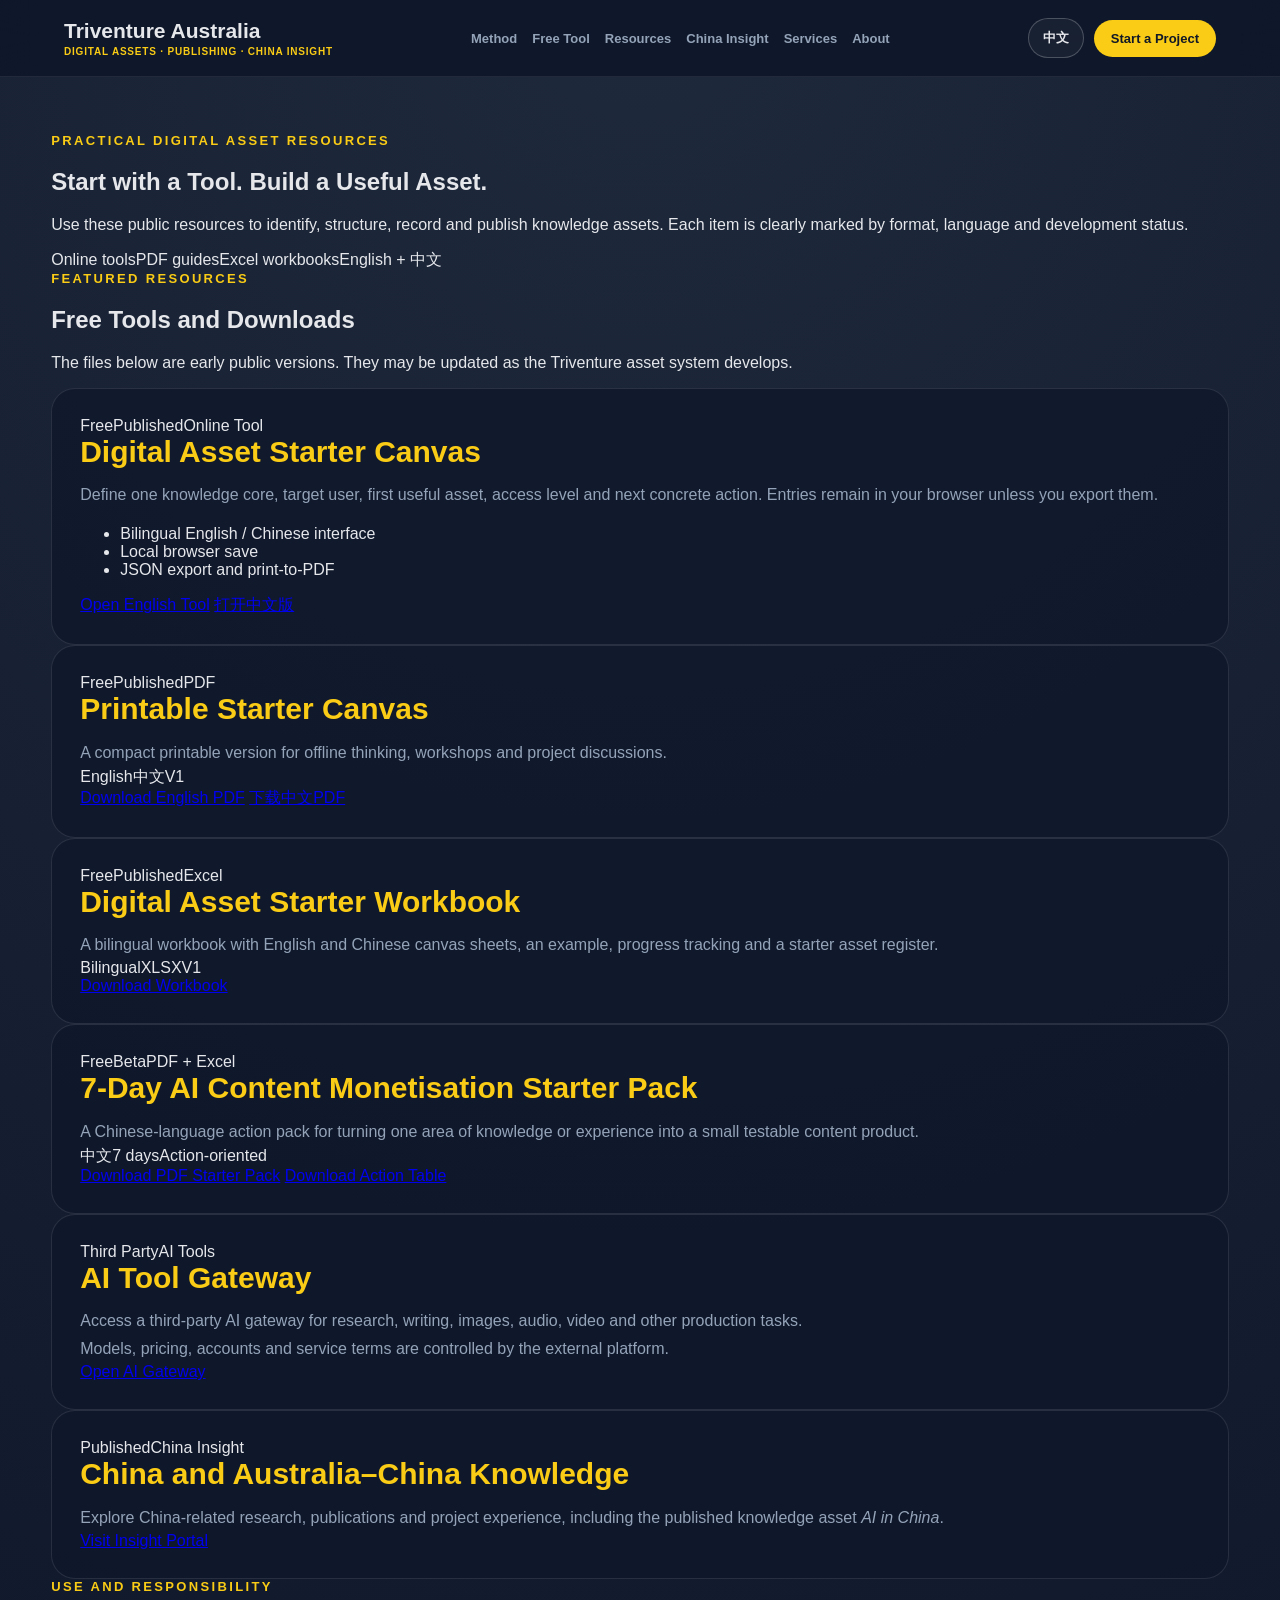
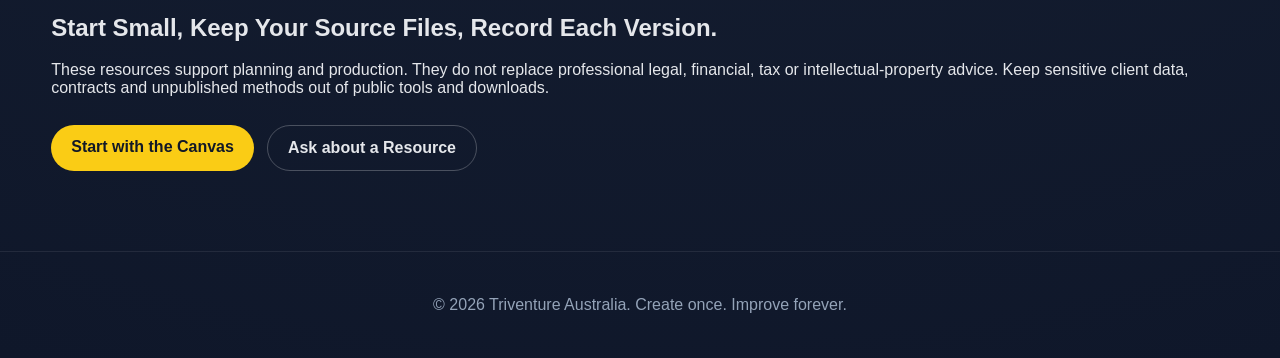
==== resources/index.html @ 8ea73c68 "Add English resources centre" ====
<!DOCTYPE html>
<html lang="en">
<head>
  <meta charset="UTF-8" />
  <meta name="viewport" content="width=device-width, initial-scale=1.0" />
  <title>Resources | Triventure Australia</title>
  <meta name="description" content="Free and practical Triventure tools, PDFs, workbooks and knowledge resources for building digital assets." />
  <meta property="og:title" content="Triventure Resources | Digital Asset Tools and Downloads" />
  <meta property="og:description" content="Use online tools and download practical PDFs and workbooks for digital asset development." />
  <meta property="og:type" content="website" />
  <link rel="canonical" href="https://www.triventure.com.au/resources/" />
  <link rel="alternate" hreflang="en" href="https://www.triventure.com.au/resources/" />
  <link rel="alternate" hreflang="zh-CN" href="https://www.triventure.com.au/zh/resources/" />
  <link rel="stylesheet" href="../styles.css" />
</head>
<body>
  <header class="header">
    <a class="brand" href="../index.html" aria-label="Triventure Australia home">
      <strong>Triventure Australia</strong>
      <span>Digital Assets · Publishing · China Insight</span>
    </a>
    <nav class="main-nav" aria-label="Primary navigation">
      <a href="../index.html#how-it-works">Method</a>
      <a href="../starter-canvas.html">Free Tool</a>
      <a href="index.html" aria-current="page">Resources</a>
      <a href="../index.html#china-insight">China Insight</a>
      <a href="../index.html#services">Services</a>
      <a href="../index.html#about">About</a>
    </nav>
    <div class="header-actions">
      <a class="language-link" href="../zh/resources/index.html" lang="zh-CN">中文</a>
      <a class="header-cta" href="../index.html#contact">Start a Project</a>
    </div>
  </header>

  <main class="resource-page" id="top">
    <section class="resource-hero">
      <p class="eyebrow">Practical Digital Asset Resources</p>
      <h1>Start with a Tool. Build a Useful Asset.</h1>
      <p>Use these public resources to identify, structure, record and publish knowledge assets. Each item is clearly marked by format, language and development status.</p>
      <div class="resource-summary" aria-label="Resource centre summary">
        <span>Online tools</span><span>PDF guides</span><span>Excel workbooks</span><span>English + 中文</span>
      </div>
    </section>

    <section class="resource-section" aria-labelledby="featured-resources">
      <div class="section-heading">
        <p class="eyebrow">Featured Resources</p>
        <h2 id="featured-resources">Free Tools and Downloads</h2>
        <p>The files below are early public versions. They may be updated as the Triventure asset system develops.</p>
      </div>

      <div class="resource-grid">
        <article class="resource-card featured-resource">
          <div class="resource-badges"><span class="badge free">Free</span><span class="badge published">Published</span><span class="badge">Online Tool</span></div>
          <h3>Digital Asset Starter Canvas</h3>
          <p>Define one knowledge core, target user, first useful asset, access level and next concrete action. Entries remain in your browser unless you export them.</p>
          <ul>
            <li>Bilingual English / Chinese interface</li>
            <li>Local browser save</li>
            <li>JSON export and print-to-PDF</li>
          </ul>
          <div class="resource-actions">
            <a class="primary-action" href="../starter-canvas.html">Open English Tool</a>
            <a href="../starter-canvas.html?lang=zh">打开中文版</a>
          </div>
        </article>

        <article class="resource-card">
          <div class="resource-badges"><span class="badge free">Free</span><span class="badge published">Published</span><span class="badge">PDF</span></div>
          <h3>Printable Starter Canvas</h3>
          <p>A compact printable version for offline thinking, workshops and project discussions.</p>
          <div class="resource-meta"><span>English</span><span>中文</span><span>V1</span></div>
          <div class="resource-actions stacked-actions">
            <a class="primary-action" href="../downloads/digital-asset-starter-canvas-en-v1.pdf" download>Download English PDF</a>
            <a href="../downloads/digital-asset-starter-canvas-zh-v1.pdf" download>下载中文PDF</a>
          </div>
        </article>

        <article class="resource-card">
          <div class="resource-badges"><span class="badge free">Free</span><span class="badge published">Published</span><span class="badge">Excel</span></div>
          <h3>Digital Asset Starter Workbook</h3>
          <p>A bilingual workbook with English and Chinese canvas sheets, an example, progress tracking and a starter asset register.</p>
          <div class="resource-meta"><span>Bilingual</span><span>XLSX</span><span>V1</span></div>
          <div class="resource-actions">
            <a class="primary-action" href="../downloads/digital-asset-starter-workbook-bilingual-v1.xlsx" download>Download Workbook</a>
          </div>
        </article>

        <article class="resource-card">
          <div class="resource-badges"><span class="badge free">Free</span><span class="badge beta">Beta</span><span class="badge">PDF + Excel</span></div>
          <h3>7-Day AI Content Monetisation Starter Pack</h3>
          <p>A Chinese-language action pack for turning one area of knowledge or experience into a small testable content product.</p>
          <div class="resource-meta"><span>中文</span><span>7 days</span><span>Action-oriented</span></div>
          <div class="resource-actions stacked-actions">
            <a class="primary-action" href="../downloads/ai-content-monetisation-7-day-starter-pack-zh-v1.pdf" download>Download PDF Starter Pack</a>
            <a href="../downloads/ai-content-monetisation-7-day-action-plan-zh-v1.xlsx" download>Download Action Table</a>
          </div>
        </article>

        <article class="resource-card">
          <div class="resource-badges"><span class="badge external">Third Party</span><span class="badge">AI Tools</span></div>
          <h3>AI Tool Gateway</h3>
          <p>Access a third-party AI gateway for research, writing, images, audio, video and other production tasks.</p>
          <p class="resource-note">Models, pricing, accounts and service terms are controlled by the external platform.</p>
          <div class="resource-actions">
            <a class="primary-action" href="https://triv.lk888.ai" target="_blank" rel="noreferrer">Open AI Gateway</a>
          </div>
        </article>

        <article class="resource-card">
          <div class="resource-badges"><span class="badge published">Published</span><span class="badge">China Insight</span></div>
          <h3>China and Australia–China Knowledge</h3>
          <p>Explore China-related research, publications and project experience, including the published knowledge asset <em>AI in China</em>.</p>
          <div class="resource-actions">
            <a class="primary-action" href="https://www.triventure.online" target="_blank" rel="noreferrer">Visit Insight Portal</a>
          </div>
        </article>
      </div>
    </section>

    <section class="resource-callout">
      <p class="eyebrow">Use and Responsibility</p>
      <h2>Start Small, Keep Your Source Files, Record Each Version.</h2>
      <p>These resources support planning and production. They do not replace professional legal, financial, tax or intellectual-property advice. Keep sensitive client data, contracts and unpublished methods out of public tools and downloads.</p>
      <div class="buttons">
        <a href="../starter-canvas.html">Start with the Canvas</a>
        <a href="mailto:service@triventure.com.au?subject=Triventure%20Resource%20Enquiry">Ask about a Resource</a>
      </div>
    </section>
  </main>

  <footer><p>© 2026 Triventure Australia. Create once. Improve forever.</p></footer>
  <script>window.va = window.va || function () { (window.vaq = window.vaq || []).push(arguments); };</script>
  <script defer src="/_vercel/insights/script.js"></script>
</body>
</html>
---- styles.css ----
@import url("base.css");
@import url("language.css");
@import url("print.css") print;
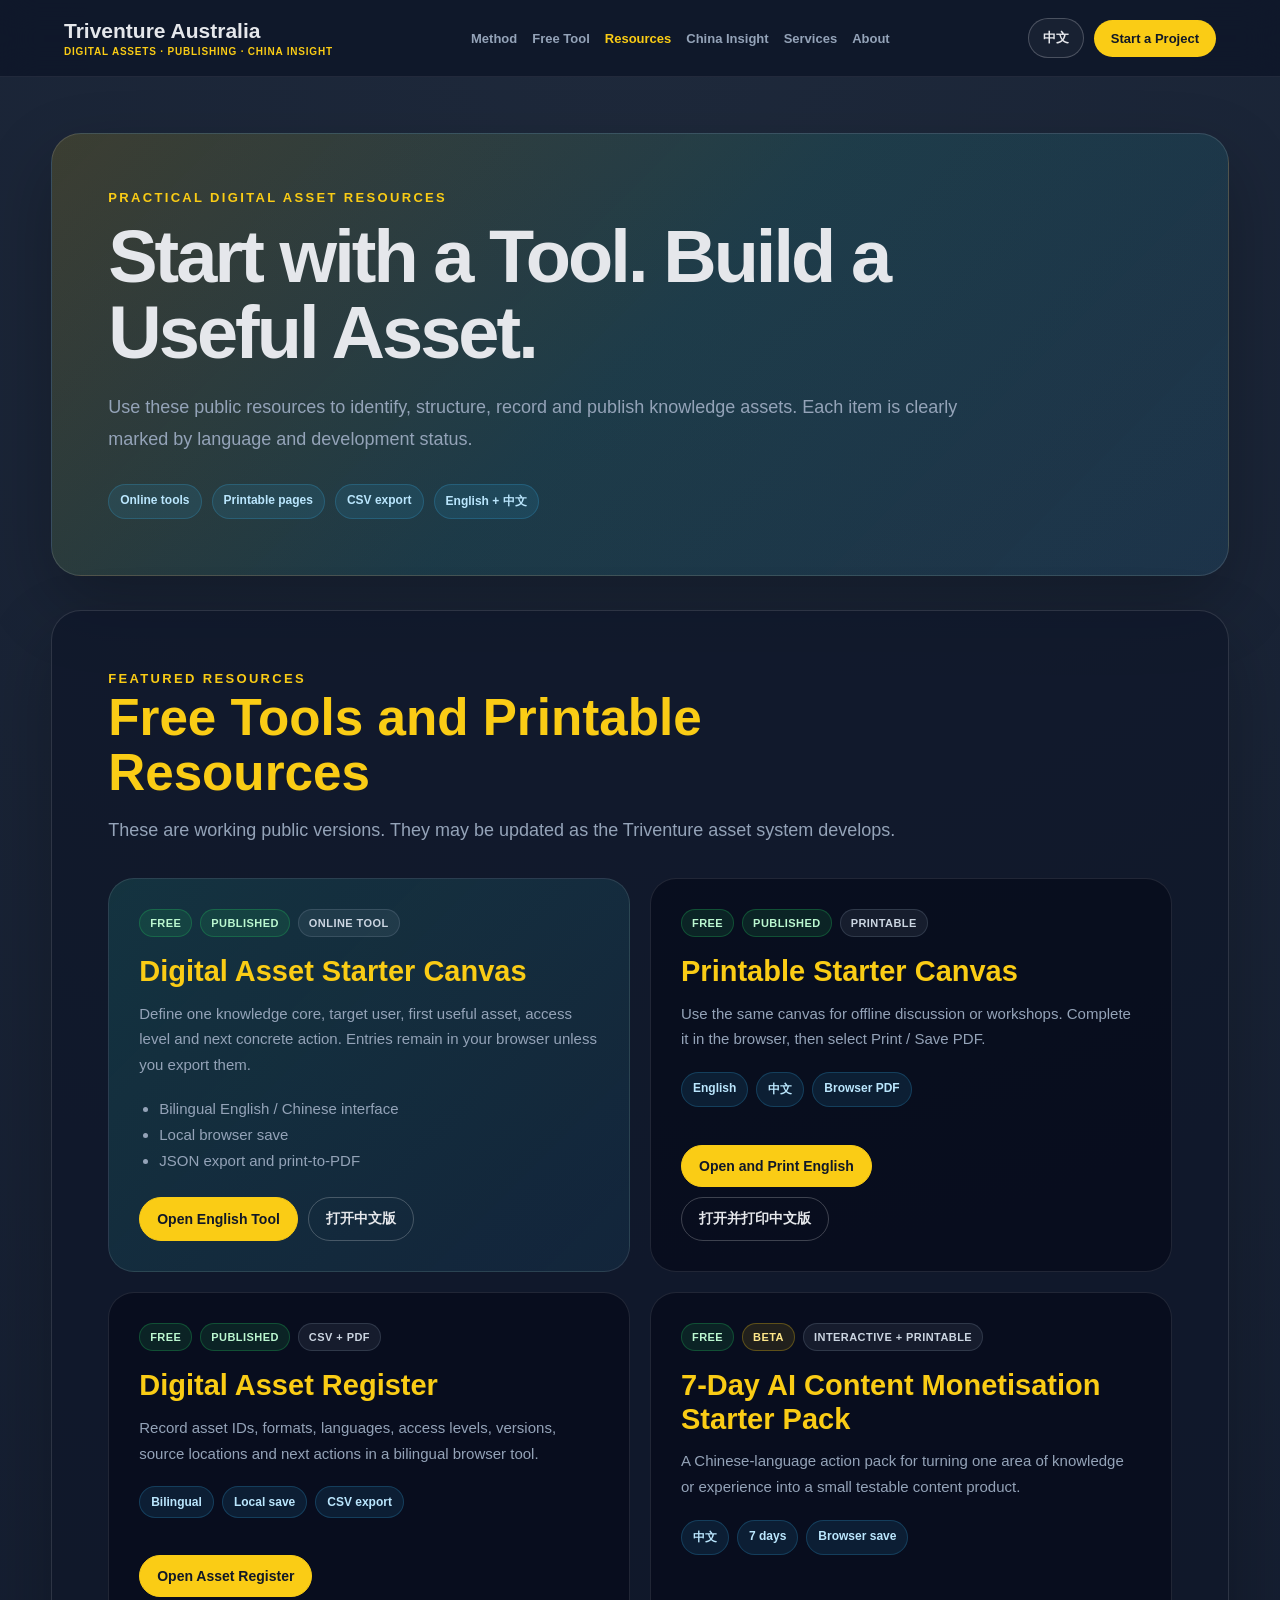
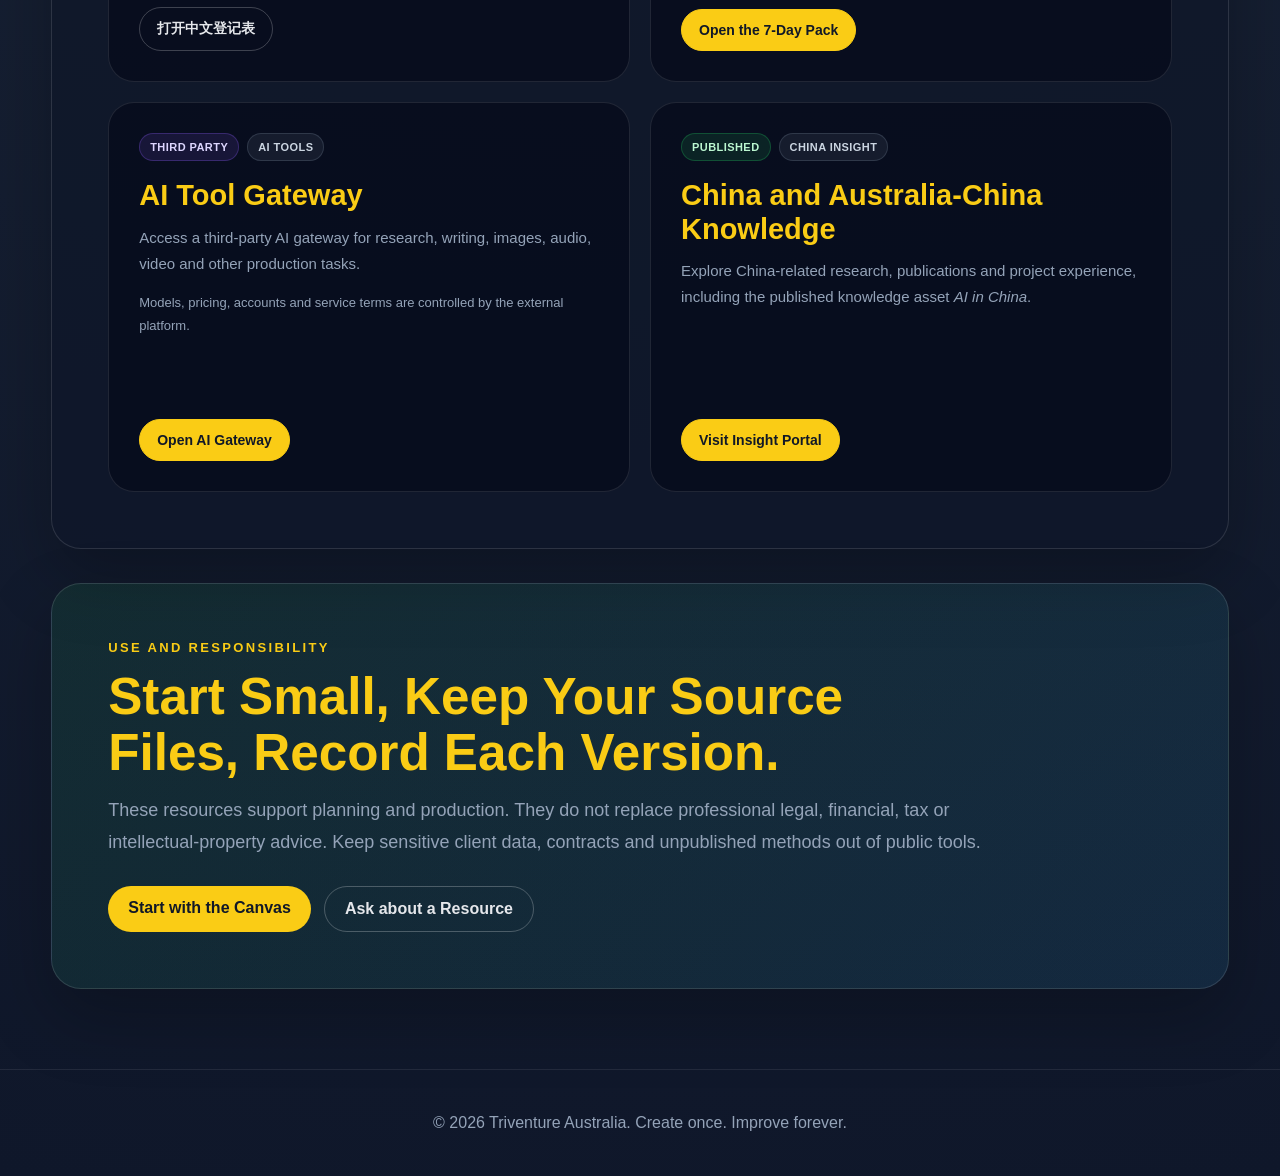
==== commit b6bb0933: "Replace unavailable downloads with working online resources" ====
--- a/resources/index.html
+++ b/resources/index.html
@@ -4,9 +4,9 @@
   <meta charset="UTF-8" />
   <meta name="viewport" content="width=device-width, initial-scale=1.0" />
   <title>Resources | Triventure Australia</title>
-  <meta name="description" content="Free and practical Triventure tools, PDFs, workbooks and knowledge resources for building digital assets." />
-  <meta property="og:title" content="Triventure Resources | Digital Asset Tools and Downloads" />
-  <meta property="og:description" content="Use online tools and download practical PDFs and workbooks for digital asset development." />
+  <meta name="description" content="Free Triventure online tools, printable resources and knowledge workflows for building digital assets." />
+  <meta property="og:title" content="Triventure Resources | Digital Asset Tools" />
+  <meta property="og:description" content="Use practical online tools, printable pages and bilingual workflows for digital asset development." />
   <meta property="og:type" content="website" />
   <link rel="canonical" href="https://www.triventure.com.au/resources/" />
   <link rel="alternate" hreflang="en" href="https://www.triventure.com.au/resources/" />
@@ -37,17 +37,17 @@
     <section class="resource-hero">
       <p class="eyebrow">Practical Digital Asset Resources</p>
       <h1>Start with a Tool. Build a Useful Asset.</h1>
-      <p>Use these public resources to identify, structure, record and publish knowledge assets. Each item is clearly marked by format, language and development status.</p>
+      <p>Use these public resources to identify, structure, record and publish knowledge assets. Each item is clearly marked by language and development status.</p>
       <div class="resource-summary" aria-label="Resource centre summary">
-        <span>Online tools</span><span>PDF guides</span><span>Excel workbooks</span><span>English + 中文</span>
+        <span>Online tools</span><span>Printable pages</span><span>CSV export</span><span>English + 中文</span>
       </div>
     </section>
 
     <section class="resource-section" aria-labelledby="featured-resources">
       <div class="section-heading">
         <p class="eyebrow">Featured Resources</p>
-        <h2 id="featured-resources">Free Tools and Downloads</h2>
-        <p>The files below are early public versions. They may be updated as the Triventure asset system develops.</p>
+        <h2 id="featured-resources">Free Tools and Printable Resources</h2>
+        <p>These are working public versions. They may be updated as the Triventure asset system develops.</p>
       </div>
 
       <div class="resource-grid">
@@ -67,34 +67,34 @@
         </article>
 
         <article class="resource-card">
-          <div class="resource-badges"><span class="badge free">Free</span><span class="badge published">Published</span><span class="badge">PDF</span></div>
+          <div class="resource-badges"><span class="badge free">Free</span><span class="badge published">Published</span><span class="badge">Printable</span></div>
           <h3>Printable Starter Canvas</h3>
-          <p>A compact printable version for offline thinking, workshops and project discussions.</p>
-          <div class="resource-meta"><span>English</span><span>中文</span><span>V1</span></div>
+          <p>Use the same canvas for offline discussion or workshops. Complete it in the browser, then select Print / Save PDF.</p>
+          <div class="resource-meta"><span>English</span><span>中文</span><span>Browser PDF</span></div>
           <div class="resource-actions stacked-actions">
-            <a class="primary-action" href="../downloads/digital-asset-starter-canvas-en-v1.pdf" download>Download English PDF</a>
-            <a href="../downloads/digital-asset-starter-canvas-zh-v1.pdf" download>下载中文PDF</a>
+            <a class="primary-action" href="../starter-canvas.html">Open and Print English</a>
+            <a href="../starter-canvas.html?lang=zh">打开并打印中文版</a>
           </div>
         </article>
 
         <article class="resource-card">
-          <div class="resource-badges"><span class="badge free">Free</span><span class="badge published">Published</span><span class="badge">Excel</span></div>
-          <h3>Digital Asset Starter Workbook</h3>
-          <p>A bilingual workbook with English and Chinese canvas sheets, an example, progress tracking and a starter asset register.</p>
-          <div class="resource-meta"><span>Bilingual</span><span>XLSX</span><span>V1</span></div>
-          <div class="resource-actions">
-            <a class="primary-action" href="../downloads/digital-asset-starter-workbook-bilingual-v1.xlsx" download>Download Workbook</a>
+          <div class="resource-badges"><span class="badge free">Free</span><span class="badge published">Published</span><span class="badge">CSV + PDF</span></div>
+          <h3>Digital Asset Register</h3>
+          <p>Record asset IDs, formats, languages, access levels, versions, source locations and next actions in a bilingual browser tool.</p>
+          <div class="resource-meta"><span>Bilingual</span><span>Local save</span><span>CSV export</span></div>
+          <div class="resource-actions stacked-actions">
+            <a class="primary-action" href="asset-register.html">Open Asset Register</a>
+            <a href="asset-register.html?lang=zh">打开中文登记表</a>
           </div>
         </article>
 
         <article class="resource-card">
-          <div class="resource-badges"><span class="badge free">Free</span><span class="badge beta">Beta</span><span class="badge">PDF + Excel</span></div>
+          <div class="resource-badges"><span class="badge free">Free</span><span class="badge beta">Beta</span><span class="badge">Interactive + Printable</span></div>
           <h3>7-Day AI Content Monetisation Starter Pack</h3>
           <p>A Chinese-language action pack for turning one area of knowledge or experience into a small testable content product.</p>
-          <div class="resource-meta"><span>中文</span><span>7 days</span><span>Action-oriented</span></div>
-          <div class="resource-actions stacked-actions">
-            <a class="primary-action" href="../downloads/ai-content-monetisation-7-day-starter-pack-zh-v1.pdf" download>Download PDF Starter Pack</a>
-            <a href="../downloads/ai-content-monetisation-7-day-action-plan-zh-v1.xlsx" download>Download Action Table</a>
+          <div class="resource-meta"><span>中文</span><span>7 days</span><span>Browser save</span></div>
+          <div class="resource-actions">
+            <a class="primary-action" href="../zh/resources/ai-content-7-day.html">Open the 7-Day Pack</a>
           </div>
         </article>
 
@@ -110,7 +110,7 @@
 
         <article class="resource-card">
           <div class="resource-badges"><span class="badge published">Published</span><span class="badge">China Insight</span></div>
-          <h3>China and Australia–China Knowledge</h3>
+          <h3>China and Australia-China Knowledge</h3>
           <p>Explore China-related research, publications and project experience, including the published knowledge asset <em>AI in China</em>.</p>
           <div class="resource-actions">
             <a class="primary-action" href="https://www.triventure.online" target="_blank" rel="noreferrer">Visit Insight Portal</a>
@@ -122,7 +122,7 @@
     <section class="resource-callout">
       <p class="eyebrow">Use and Responsibility</p>
       <h2>Start Small, Keep Your Source Files, Record Each Version.</h2>
-      <p>These resources support planning and production. They do not replace professional legal, financial, tax or intellectual-property advice. Keep sensitive client data, contracts and unpublished methods out of public tools and downloads.</p>
+      <p>These resources support planning and production. They do not replace professional legal, financial, tax or intellectual-property advice. Keep sensitive client data, contracts and unpublished methods out of public tools.</p>
       <div class="buttons">
         <a href="../starter-canvas.html">Start with the Canvas</a>
         <a href="mailto:service@triventure.com.au?subject=Triventure%20Resource%20Enquiry">Ask about a Resource</a>
--- a/styles.css
+++ b/styles.css
@@ -1,3 +1,4 @@
 @import url("base.css");
 @import url("language.css");
+@import url("resources.css");
 @import url("print.css") print;
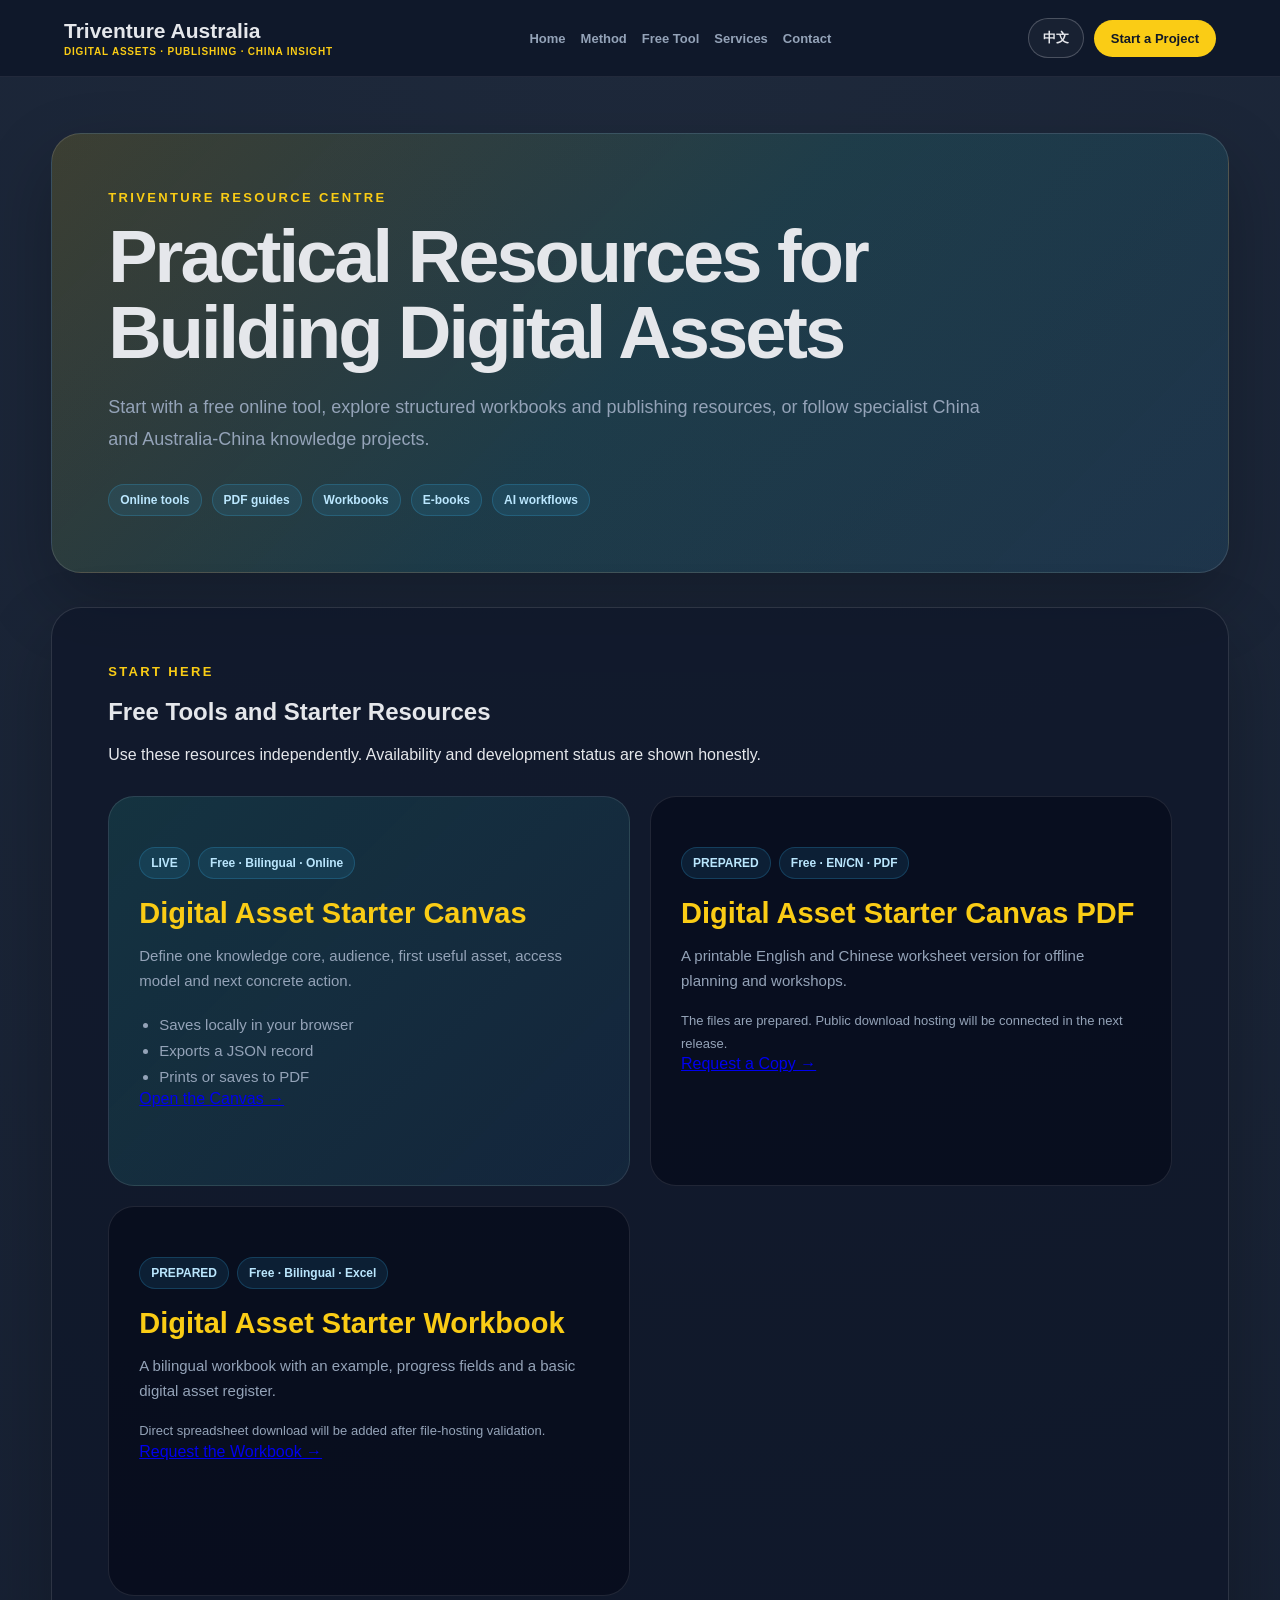
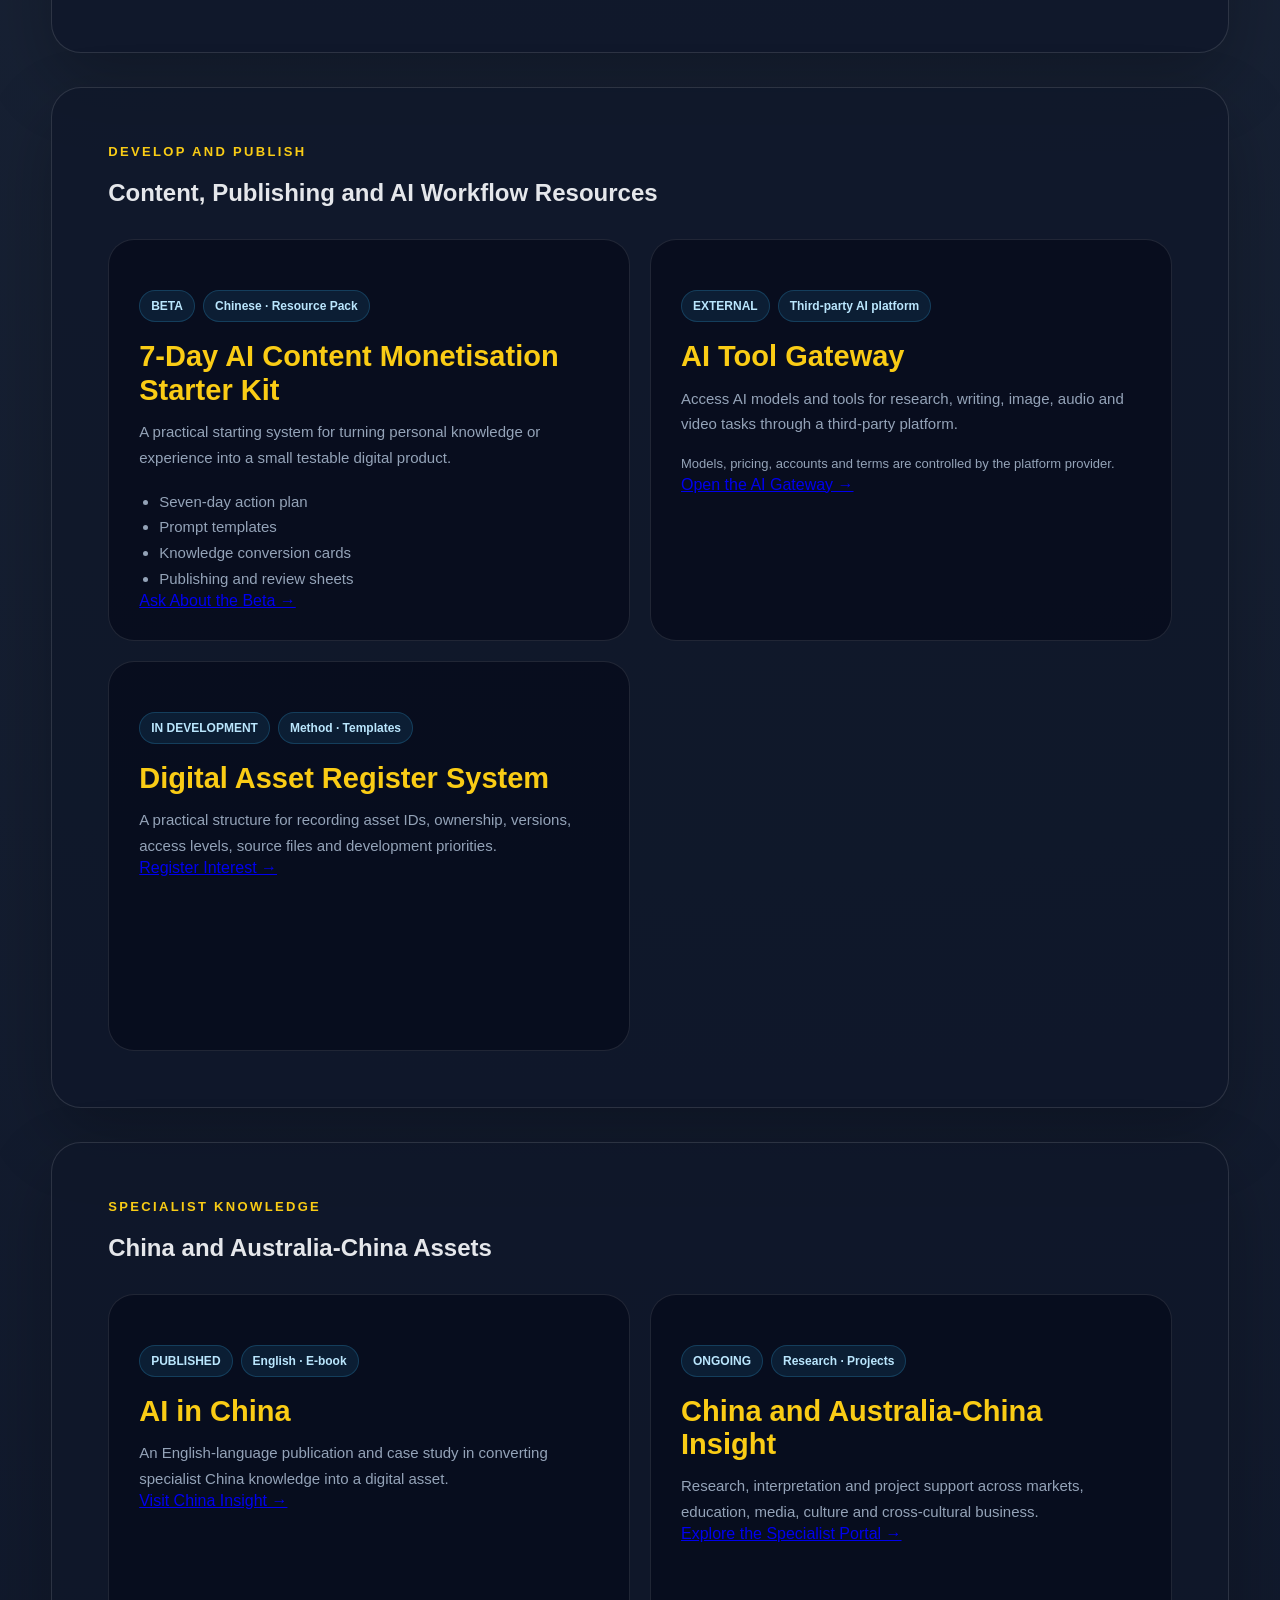
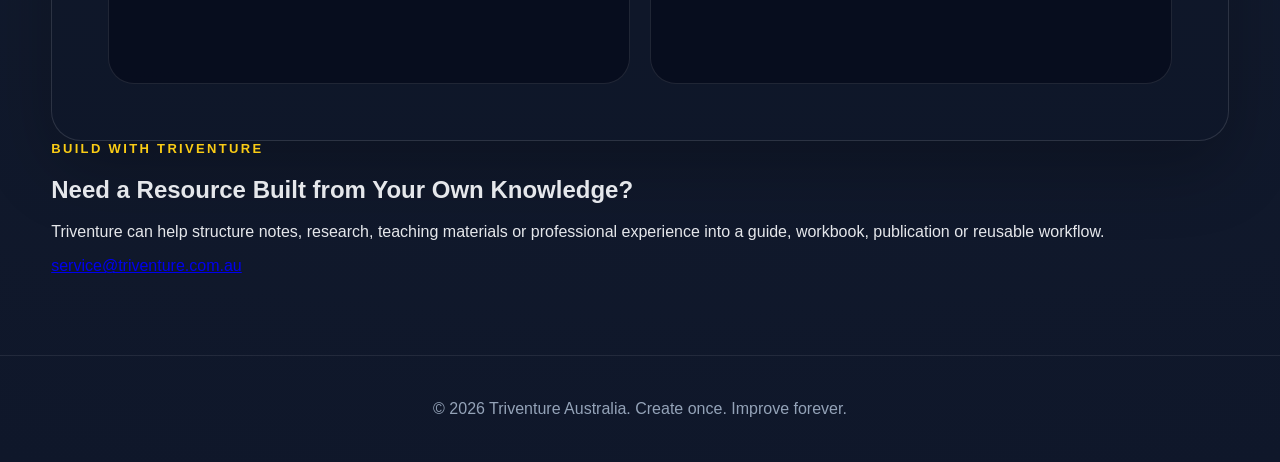
==== commit cceeaa41: "Add English resources hub V1" ====
--- a/resources/index.html
+++ b/resources/index.html
@@ -4,14 +4,12 @@
   <meta charset="UTF-8" />
   <meta name="viewport" content="width=device-width, initial-scale=1.0" />
   <title>Resources | Triventure Australia</title>
-  <meta name="description" content="Free Triventure online tools, printable resources and knowledge workflows for building digital assets." />
-  <meta property="og:title" content="Triventure Resources | Digital Asset Tools" />
-  <meta property="og:description" content="Use practical online tools, printable pages and bilingual workflows for digital asset development." />
-  <meta property="og:type" content="website" />
+  <meta name="description" content="Practical tools, workbooks, publishing resources and China insight assets from Triventure Australia." />
   <link rel="canonical" href="https://www.triventure.com.au/resources/" />
   <link rel="alternate" hreflang="en" href="https://www.triventure.com.au/resources/" />
   <link rel="alternate" hreflang="zh-CN" href="https://www.triventure.com.au/zh/resources/" />
   <link rel="stylesheet" href="../styles.css" />
+  <link rel="stylesheet" href="../resources.css" />
 </head>
 <body>
   <header class="header">
@@ -20,12 +18,11 @@
       <span>Digital Assets · Publishing · China Insight</span>
     </a>
     <nav class="main-nav" aria-label="Primary navigation">
+      <a href="../index.html">Home</a>
       <a href="../index.html#how-it-works">Method</a>
       <a href="../starter-canvas.html">Free Tool</a>
-      <a href="index.html" aria-current="page">Resources</a>
-      <a href="../index.html#china-insight">China Insight</a>
       <a href="../index.html#services">Services</a>
-      <a href="../index.html#about">About</a>
+      <a href="../index.html#contact">Contact</a>
     </nav>
     <div class="header-actions">
       <a class="language-link" href="../zh/resources/index.html" lang="zh-CN">中文</a>
@@ -33,100 +30,104 @@
     </div>
   </header>
 
-  <main class="resource-page" id="top">
+  <main class="resource-main">
     <section class="resource-hero">
-      <p class="eyebrow">Practical Digital Asset Resources</p>
-      <h1>Start with a Tool. Build a Useful Asset.</h1>
-      <p>Use these public resources to identify, structure, record and publish knowledge assets. Each item is clearly marked by language and development status.</p>
-      <div class="resource-summary" aria-label="Resource centre summary">
-        <span>Online tools</span><span>Printable pages</span><span>CSV export</span><span>English + 中文</span>
+      <p class="eyebrow">TRIVENTURE RESOURCE CENTRE</p>
+      <h1>Practical Resources for Building Digital Assets</h1>
+      <p>Start with a free online tool, explore structured workbooks and publishing resources, or follow specialist China and Australia-China knowledge projects.</p>
+      <div class="resource-summary">
+        <span>Online tools</span><span>PDF guides</span><span>Workbooks</span><span>E-books</span><span>AI workflows</span>
       </div>
     </section>
 
-    <section class="resource-section" aria-labelledby="featured-resources">
-      <div class="section-heading">
-        <p class="eyebrow">Featured Resources</p>
-        <h2 id="featured-resources">Free Tools and Printable Resources</h2>
-        <p>These are working public versions. They may be updated as the Triventure asset system develops.</p>
+    <section class="resource-section">
+      <div class="resource-heading">
+        <div><p class="eyebrow">START HERE</p><h2>Free Tools and Starter Resources</h2></div>
+        <p>Use these resources independently. Availability and development status are shown honestly.</p>
       </div>
-
       <div class="resource-grid">
         <article class="resource-card featured-resource">
-          <div class="resource-badges"><span class="badge free">Free</span><span class="badge published">Published</span><span class="badge">Online Tool</span></div>
+          <div class="resource-meta"><span class="status live">LIVE</span><span>Free · Bilingual · Online</span></div>
           <h3>Digital Asset Starter Canvas</h3>
-          <p>Define one knowledge core, target user, first useful asset, access level and next concrete action. Entries remain in your browser unless you export them.</p>
-          <ul>
-            <li>Bilingual English / Chinese interface</li>
-            <li>Local browser save</li>
-            <li>JSON export and print-to-PDF</li>
-          </ul>
-          <div class="resource-actions">
-            <a class="primary-action" href="../starter-canvas.html">Open English Tool</a>
-            <a href="../starter-canvas.html?lang=zh">打开中文版</a>
-          </div>
+          <p>Define one knowledge core, audience, first useful asset, access model and next concrete action.</p>
+          <ul><li>Saves locally in your browser</li><li>Exports a JSON record</li><li>Prints or saves to PDF</li></ul>
+          <a class="resource-action" href="../starter-canvas.html">Open the Canvas →</a>
         </article>
 
         <article class="resource-card">
-          <div class="resource-badges"><span class="badge free">Free</span><span class="badge published">Published</span><span class="badge">Printable</span></div>
-          <h3>Printable Starter Canvas</h3>
-          <p>Use the same canvas for offline discussion or workshops. Complete it in the browser, then select Print / Save PDF.</p>
-          <div class="resource-meta"><span>English</span><span>中文</span><span>Browser PDF</span></div>
-          <div class="resource-actions stacked-actions">
-            <a class="primary-action" href="../starter-canvas.html">Open and Print English</a>
-            <a href="../starter-canvas.html?lang=zh">打开并打印中文版</a>
-          </div>
+          <div class="resource-meta"><span class="status prepared">PREPARED</span><span>Free · EN/CN · PDF</span></div>
+          <h3>Digital Asset Starter Canvas PDF</h3>
+          <p>A printable English and Chinese worksheet version for offline planning and workshops.</p>
+          <p class="resource-note">The files are prepared. Public download hosting will be connected in the next release.</p>
+          <a class="resource-action secondary-action" href="mailto:service@triventure.com.au?subject=Digital%20Asset%20Starter%20Canvas%20PDF">Request a Copy →</a>
         </article>
 
         <article class="resource-card">
-          <div class="resource-badges"><span class="badge free">Free</span><span class="badge published">Published</span><span class="badge">CSV + PDF</span></div>
-          <h3>Digital Asset Register</h3>
-          <p>Record asset IDs, formats, languages, access levels, versions, source locations and next actions in a bilingual browser tool.</p>
-          <div class="resource-meta"><span>Bilingual</span><span>Local save</span><span>CSV export</span></div>
-          <div class="resource-actions stacked-actions">
-            <a class="primary-action" href="asset-register.html">Open Asset Register</a>
-            <a href="asset-register.html?lang=zh">打开中文登记表</a>
-          </div>
-        </article>
-
-        <article class="resource-card">
-          <div class="resource-badges"><span class="badge free">Free</span><span class="badge beta">Beta</span><span class="badge">Interactive + Printable</span></div>
-          <h3>7-Day AI Content Monetisation Starter Pack</h3>
-          <p>A Chinese-language action pack for turning one area of knowledge or experience into a small testable content product.</p>
-          <div class="resource-meta"><span>中文</span><span>7 days</span><span>Browser save</span></div>
-          <div class="resource-actions">
-            <a class="primary-action" href="../zh/resources/ai-content-7-day.html">Open the 7-Day Pack</a>
-          </div>
-        </article>
-
-        <article class="resource-card">
-          <div class="resource-badges"><span class="badge external">Third Party</span><span class="badge">AI Tools</span></div>
-          <h3>AI Tool Gateway</h3>
-          <p>Access a third-party AI gateway for research, writing, images, audio, video and other production tasks.</p>
-          <p class="resource-note">Models, pricing, accounts and service terms are controlled by the external platform.</p>
-          <div class="resource-actions">
-            <a class="primary-action" href="https://triv.lk888.ai" target="_blank" rel="noreferrer">Open AI Gateway</a>
-          </div>
-        </article>
-
-        <article class="resource-card">
-          <div class="resource-badges"><span class="badge published">Published</span><span class="badge">China Insight</span></div>
-          <h3>China and Australia-China Knowledge</h3>
-          <p>Explore China-related research, publications and project experience, including the published knowledge asset <em>AI in China</em>.</p>
-          <div class="resource-actions">
-            <a class="primary-action" href="https://www.triventure.online" target="_blank" rel="noreferrer">Visit Insight Portal</a>
-          </div>
+          <div class="resource-meta"><span class="status prepared">PREPARED</span><span>Free · Bilingual · Excel</span></div>
+          <h3>Digital Asset Starter Workbook</h3>
+          <p>A bilingual workbook with an example, progress fields and a basic digital asset register.</p>
+          <p class="resource-note">Direct spreadsheet download will be added after file-hosting validation.</p>
+          <a class="resource-action secondary-action" href="mailto:service@triventure.com.au?subject=Digital%20Asset%20Starter%20Workbook">Request the Workbook →</a>
         </article>
       </div>
     </section>
 
-    <section class="resource-callout">
-      <p class="eyebrow">Use and Responsibility</p>
-      <h2>Start Small, Keep Your Source Files, Record Each Version.</h2>
-      <p>These resources support planning and production. They do not replace professional legal, financial, tax or intellectual-property advice. Keep sensitive client data, contracts and unpublished methods out of public tools.</p>
-      <div class="buttons">
-        <a href="../starter-canvas.html">Start with the Canvas</a>
-        <a href="mailto:service@triventure.com.au?subject=Triventure%20Resource%20Enquiry">Ask about a Resource</a>
+    <section class="resource-section resource-section-alt">
+      <div class="resource-heading">
+        <div><p class="eyebrow">DEVELOP AND PUBLISH</p><h2>Content, Publishing and AI Workflow Resources</h2></div>
       </div>
+      <div class="resource-grid">
+        <article class="resource-card">
+          <div class="resource-meta"><span class="status beta">BETA</span><span>Chinese · Resource Pack</span></div>
+          <h3>7-Day AI Content Monetisation Starter Kit</h3>
+          <p>A practical starting system for turning personal knowledge or experience into a small testable digital product.</p>
+          <ul><li>Seven-day action plan</li><li>Prompt templates</li><li>Knowledge conversion cards</li><li>Publishing and review sheets</li></ul>
+          <a class="resource-action secondary-action" href="mailto:service@triventure.com.au?subject=7-Day%20AI%20Content%20Monetisation%20Starter%20Kit">Ask About the Beta →</a>
+        </article>
+
+        <article class="resource-card">
+          <div class="resource-meta"><span class="status external">EXTERNAL</span><span>Third-party AI platform</span></div>
+          <h3>AI Tool Gateway</h3>
+          <p>Access AI models and tools for research, writing, image, audio and video tasks through a third-party platform.</p>
+          <p class="resource-note">Models, pricing, accounts and terms are controlled by the platform provider.</p>
+          <a class="resource-action" href="https://triv.lk888.ai" target="_blank" rel="noreferrer">Open the AI Gateway →</a>
+        </article>
+
+        <article class="resource-card">
+          <div class="resource-meta"><span class="status development">IN DEVELOPMENT</span><span>Method · Templates</span></div>
+          <h3>Digital Asset Register System</h3>
+          <p>A practical structure for recording asset IDs, ownership, versions, access levels, source files and development priorities.</p>
+          <a class="resource-action secondary-action" href="mailto:service@triventure.com.au?subject=Digital%20Asset%20Register%20System">Register Interest →</a>
+        </article>
+      </div>
+    </section>
+
+    <section class="resource-section">
+      <div class="resource-heading">
+        <div><p class="eyebrow">SPECIALIST KNOWLEDGE</p><h2>China and Australia-China Assets</h2></div>
+      </div>
+      <div class="resource-grid two-column">
+        <article class="resource-card">
+          <div class="resource-meta"><span class="status published">PUBLISHED</span><span>English · E-book</span></div>
+          <h3>AI in China</h3>
+          <p>An English-language publication and case study in converting specialist China knowledge into a digital asset.</p>
+          <a class="resource-action" href="https://www.triventure.online" target="_blank" rel="noreferrer">Visit China Insight →</a>
+        </article>
+
+        <article class="resource-card">
+          <div class="resource-meta"><span class="status ongoing">ONGOING</span><span>Research · Projects</span></div>
+          <h3>China and Australia-China Insight</h3>
+          <p>Research, interpretation and project support across markets, education, media, culture and cross-cultural business.</p>
+          <a class="resource-action" href="https://www.triventure.online" target="_blank" rel="noreferrer">Explore the Specialist Portal →</a>
+        </article>
+      </div>
+    </section>
+
+    <section class="resource-cta">
+      <p class="eyebrow">BUILD WITH TRIVENTURE</p>
+      <h2>Need a Resource Built from Your Own Knowledge?</h2>
+      <p>Triventure can help structure notes, research, teaching materials or professional experience into a guide, workbook, publication or reusable workflow.</p>
+      <a href="mailto:service@triventure.com.au?subject=Digital%20Asset%20Project">service@triventure.com.au</a>
     </section>
   </main>
 
@@ -134,4 +135,4 @@
   <script>window.va = window.va || function () { (window.vaq = window.vaq || []).push(arguments); };</script>
   <script defer src="/_vercel/insights/script.js"></script>
 </body>
-</html>
+</html>
--- a/resources.css
+++ b/resources.css
@@ -0,0 +1,226 @@
+.resource-page {
+  width: min(1180px, 92vw);
+  margin: 0 auto;
+  padding: 56px 0 80px;
+}
+
+.resource-hero,
+.resource-section,
+.resource-callout {
+  padding: 56px;
+  border-radius: 30px;
+  border: 1px solid rgba(255,255,255,.12);
+  box-shadow: 0 28px 70px rgba(0,0,0,.24);
+}
+
+.resource-hero {
+  background: linear-gradient(135deg, rgba(250,204,21,.15), rgba(45,212,191,.12), rgba(56,189,248,.10));
+}
+
+.resource-hero h1 {
+  max-width: 900px;
+  margin: 0 0 20px;
+  font-size: clamp(44px, 6vw, 74px);
+  line-height: 1.03;
+  letter-spacing: -.04em;
+}
+
+.resource-hero > p:not(.eyebrow),
+.resource-section .section-heading > p,
+.resource-callout > p:not(.eyebrow) {
+  max-width: 900px;
+  margin: 0;
+  color: var(--muted);
+  font-size: 18px;
+  line-height: 1.78;
+}
+
+.resource-summary {
+  display: flex;
+  flex-wrap: wrap;
+  gap: 10px;
+  margin-top: 28px;
+}
+
+.resource-summary span,
+.resource-meta span {
+  display: inline-flex;
+  padding: 8px 11px;
+  border-radius: 999px;
+  color: #bae6fd;
+  background: rgba(56,189,248,.1);
+  border: 1px solid rgba(56,189,248,.2);
+  font-size: 12px;
+  font-weight: 800;
+}
+
+.resource-section,
+.resource-callout {
+  margin-top: 34px;
+  background: rgba(15,23,42,.76);
+}
+
+.section-heading h2,
+.resource-callout h2 {
+  max-width: 820px;
+  margin: 0 0 14px;
+  color: var(--gold);
+  font-size: clamp(34px, 4vw, 52px);
+  line-height: 1.08;
+}
+
+.resource-grid {
+  display: grid;
+  grid-template-columns: repeat(2, minmax(0, 1fr));
+  gap: 20px;
+  margin-top: 32px;
+}
+
+.resource-card {
+  min-height: 390px;
+  display: flex;
+  flex-direction: column;
+  padding: 30px;
+  border-radius: 26px;
+  background: rgba(2,6,23,.56);
+  border: 1px solid rgba(255,255,255,.1);
+  transition: transform .2s ease, border-color .2s ease;
+}
+
+.resource-card:hover {
+  transform: translateY(-4px);
+  border-color: rgba(250,204,21,.4);
+}
+
+.resource-card.featured-resource {
+  background: linear-gradient(135deg, rgba(45,212,191,.14), rgba(56,189,248,.08));
+}
+
+.resource-card h3 {
+  margin: 18px 0 12px;
+  color: var(--gold);
+  font-size: 29px;
+  line-height: 1.15;
+}
+
+.resource-card p,
+.resource-card li {
+  color: var(--muted);
+  font-size: 15px;
+  line-height: 1.72;
+}
+
+.resource-card ul {
+  margin: 18px 0 0;
+  padding-left: 20px;
+}
+
+.resource-badges,
+.resource-meta {
+  display: flex;
+  flex-wrap: wrap;
+  gap: 8px;
+}
+
+.badge {
+  display: inline-flex;
+  padding: 7px 10px;
+  border-radius: 999px;
+  color: #cbd5e1;
+  background: rgba(148,163,184,.1);
+  border: 1px solid rgba(148,163,184,.2);
+  font-size: 11px;
+  font-weight: 900;
+  letter-spacing: .04em;
+  text-transform: uppercase;
+}
+
+.badge.free,
+.badge.published {
+  color: #bbf7d0;
+  background: rgba(34,197,94,.12);
+  border-color: rgba(34,197,94,.28);
+}
+
+.badge.beta {
+  color: #fde68a;
+  background: rgba(250,204,21,.10);
+  border-color: rgba(250,204,21,.28);
+}
+
+.badge.external {
+  color: #ddd6fe;
+  background: rgba(139,92,246,.12);
+  border-color: rgba(139,92,246,.28);
+}
+
+.resource-meta {
+  margin-top: 20px;
+}
+
+.resource-actions {
+  display: flex;
+  flex-wrap: wrap;
+  gap: 10px;
+  margin-top: auto;
+  padding-top: 24px;
+}
+
+.resource-actions.stacked-actions {
+  align-items: flex-start;
+  flex-direction: column;
+}
+
+.resource-actions a {
+  display: inline-flex;
+  align-items: center;
+  justify-content: center;
+  padding: 12px 17px;
+  border-radius: 999px;
+  color: var(--text);
+  border: 1px solid rgba(255,255,255,.22);
+  text-decoration: none;
+  font-size: 14px;
+  font-weight: 850;
+}
+
+.resource-actions a.primary-action {
+  color: #111827;
+  background: var(--gold);
+  border-color: var(--gold);
+}
+
+.resource-note {
+  margin-top: 16px!important;
+  font-size: 13px!important;
+}
+
+.resource-callout {
+  background: linear-gradient(135deg, rgba(34,197,94,.10), rgba(56,189,248,.10));
+}
+
+.main-nav a[aria-current="page"] {
+  color: var(--gold);
+}
+
+@media (max-width: 820px) {
+  .resource-hero,
+  .resource-section,
+  .resource-callout {
+    padding: 34px 24px;
+    border-radius: 24px;
+  }
+
+  .resource-grid {
+    grid-template-columns: 1fr;
+  }
+
+  .resource-card {
+    min-height: 0;
+    padding: 24px;
+  }
+
+  .resource-card h3 {
+    font-size: 25px;
+  }
+}
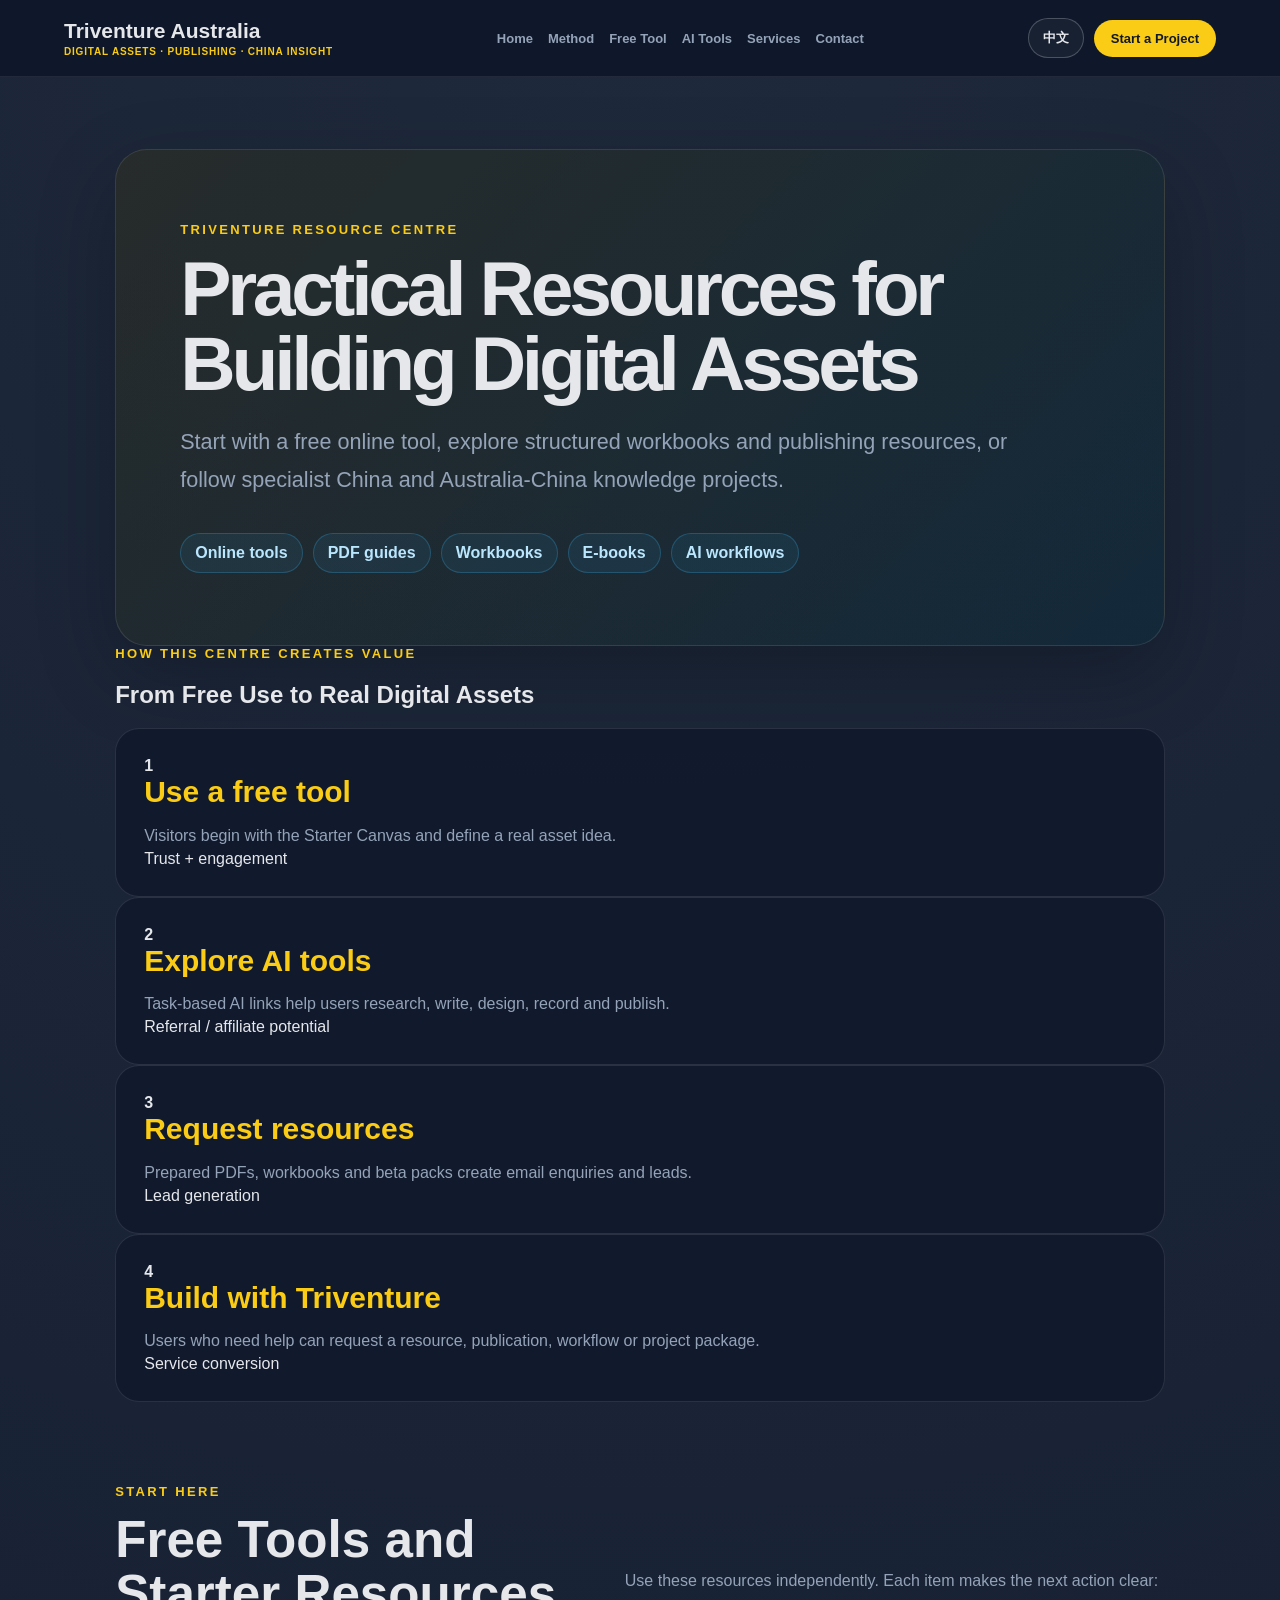
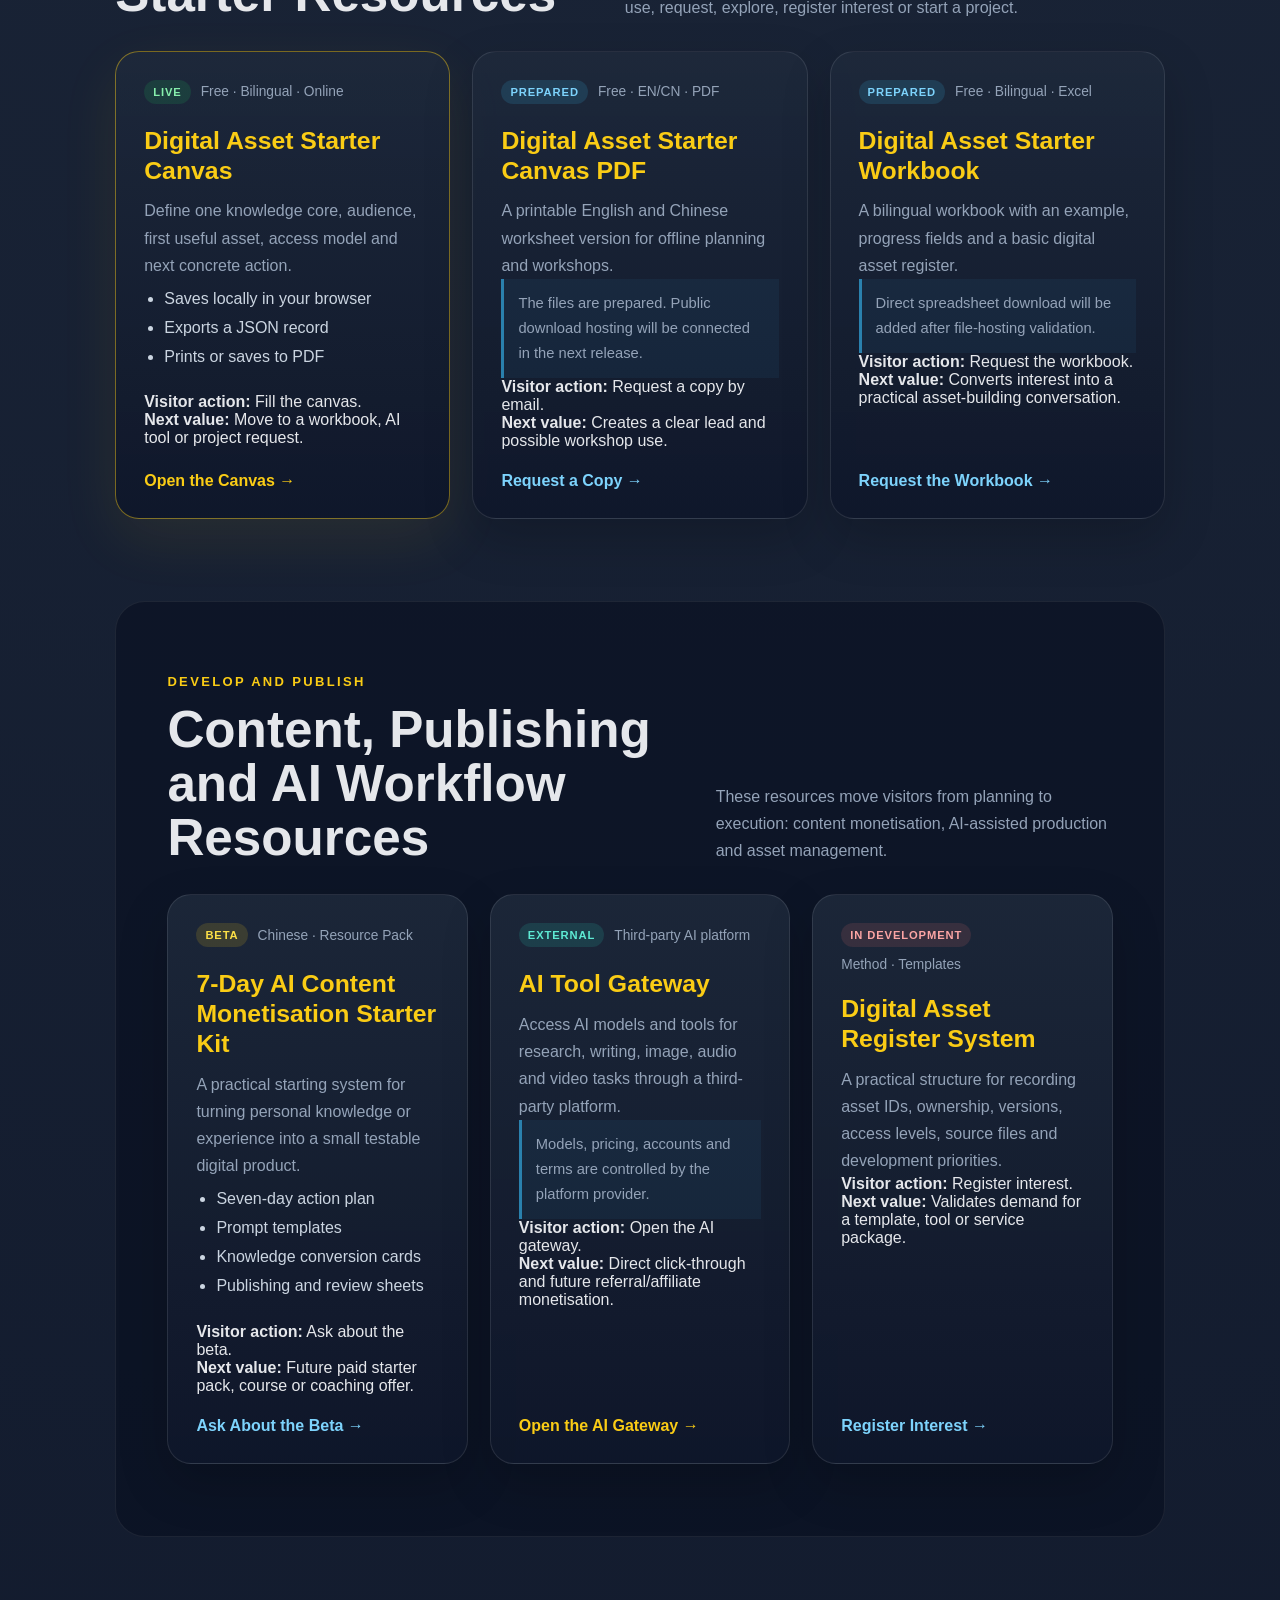
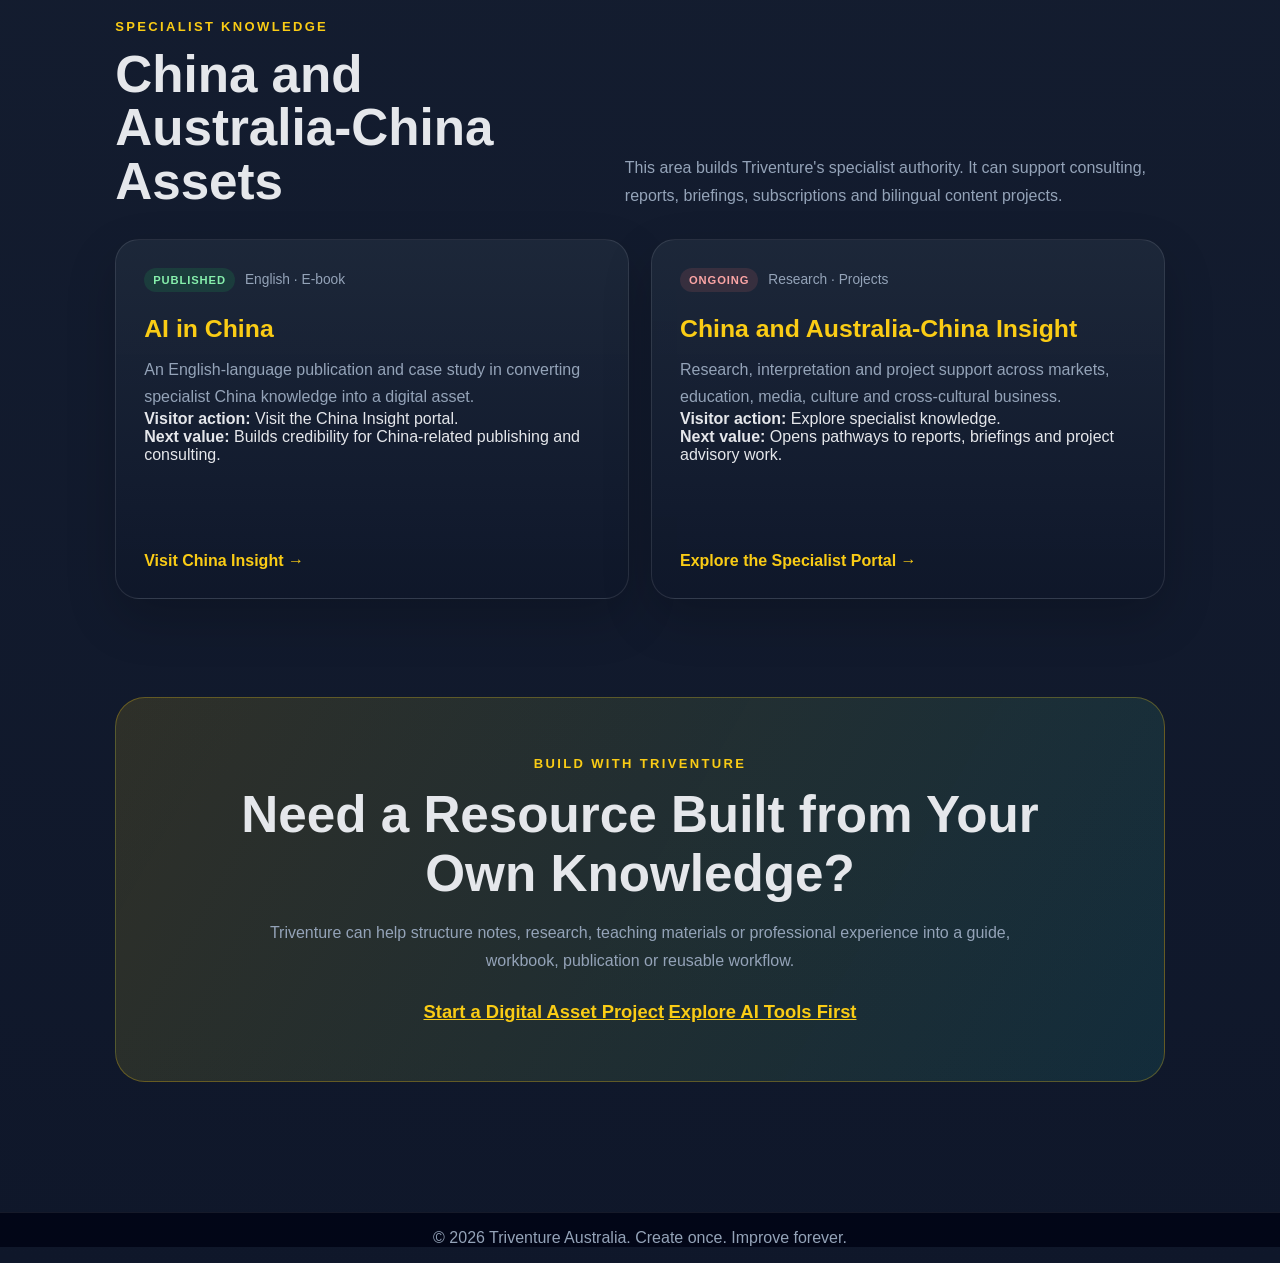
==== commit b508a8e5: "Clarify resources monetisation path" ====
--- a/resources/index.html
+++ b/resources/index.html
@@ -21,6 +21,7 @@
       <a href="../index.html">Home</a>
       <a href="../index.html#how-it-works">Method</a>
       <a href="../starter-canvas.html">Free Tool</a>
+      <a href="../index.html#ai-tools">AI Tools</a>
       <a href="../index.html#services">Services</a>
       <a href="../index.html#contact">Contact</a>
     </nav>
@@ -40,10 +41,21 @@
       </div>
     </section>
 
+    <section class="conversion-path" aria-label="How visitors can use Triventure resources">
+      <p class="eyebrow">HOW THIS CENTRE CREATES VALUE</p>
+      <h2>From Free Use to Real Digital Assets</h2>
+      <div class="conversion-grid">
+        <article><strong>1</strong><h3>Use a free tool</h3><p>Visitors begin with the Starter Canvas and define a real asset idea.</p><span>Trust + engagement</span></article>
+        <article><strong>2</strong><h3>Explore AI tools</h3><p>Task-based AI links help users research, write, design, record and publish.</p><span>Referral / affiliate potential</span></article>
+        <article><strong>3</strong><h3>Request resources</h3><p>Prepared PDFs, workbooks and beta packs create email enquiries and leads.</p><span>Lead generation</span></article>
+        <article><strong>4</strong><h3>Build with Triventure</h3><p>Users who need help can request a resource, publication, workflow or project package.</p><span>Service conversion</span></article>
+      </div>
+    </section>
+
     <section class="resource-section">
       <div class="resource-heading">
         <div><p class="eyebrow">START HERE</p><h2>Free Tools and Starter Resources</h2></div>
-        <p>Use these resources independently. Availability and development status are shown honestly.</p>
+        <p>Use these resources independently. Each item makes the next action clear: use, request, explore, register interest or start a project.</p>
       </div>
       <div class="resource-grid">
         <article class="resource-card featured-resource">
@@ -51,6 +63,7 @@
           <h3>Digital Asset Starter Canvas</h3>
           <p>Define one knowledge core, audience, first useful asset, access model and next concrete action.</p>
           <ul><li>Saves locally in your browser</li><li>Exports a JSON record</li><li>Prints or saves to PDF</li></ul>
+          <div class="value-path"><b>Visitor action:</b> Fill the canvas.<br><b>Next value:</b> Move to a workbook, AI tool or project request.</div>
           <a class="resource-action" href="../starter-canvas.html">Open the Canvas →</a>
         </article>
 
@@ -59,6 +72,7 @@
           <h3>Digital Asset Starter Canvas PDF</h3>
           <p>A printable English and Chinese worksheet version for offline planning and workshops.</p>
           <p class="resource-note">The files are prepared. Public download hosting will be connected in the next release.</p>
+          <div class="value-path"><b>Visitor action:</b> Request a copy by email.<br><b>Next value:</b> Creates a clear lead and possible workshop use.</div>
           <a class="resource-action secondary-action" href="mailto:service@triventure.com.au?subject=Digital%20Asset%20Starter%20Canvas%20PDF">Request a Copy →</a>
         </article>
 
@@ -67,6 +81,7 @@
           <h3>Digital Asset Starter Workbook</h3>
           <p>A bilingual workbook with an example, progress fields and a basic digital asset register.</p>
           <p class="resource-note">Direct spreadsheet download will be added after file-hosting validation.</p>
+          <div class="value-path"><b>Visitor action:</b> Request the workbook.<br><b>Next value:</b> Converts interest into a practical asset-building conversation.</div>
           <a class="resource-action secondary-action" href="mailto:service@triventure.com.au?subject=Digital%20Asset%20Starter%20Workbook">Request the Workbook →</a>
         </article>
       </div>
@@ -75,6 +90,7 @@
     <section class="resource-section resource-section-alt">
       <div class="resource-heading">
         <div><p class="eyebrow">DEVELOP AND PUBLISH</p><h2>Content, Publishing and AI Workflow Resources</h2></div>
+        <p>These resources move visitors from planning to execution: content monetisation, AI-assisted production and asset management.</p>
       </div>
       <div class="resource-grid">
         <article class="resource-card">
@@ -82,6 +98,7 @@
           <h3>7-Day AI Content Monetisation Starter Kit</h3>
           <p>A practical starting system for turning personal knowledge or experience into a small testable digital product.</p>
           <ul><li>Seven-day action plan</li><li>Prompt templates</li><li>Knowledge conversion cards</li><li>Publishing and review sheets</li></ul>
+          <div class="value-path"><b>Visitor action:</b> Ask about the beta.<br><b>Next value:</b> Future paid starter pack, course or coaching offer.</div>
           <a class="resource-action secondary-action" href="mailto:service@triventure.com.au?subject=7-Day%20AI%20Content%20Monetisation%20Starter%20Kit">Ask About the Beta →</a>
         </article>
 
@@ -90,6 +107,7 @@
           <h3>AI Tool Gateway</h3>
           <p>Access AI models and tools for research, writing, image, audio and video tasks through a third-party platform.</p>
           <p class="resource-note">Models, pricing, accounts and terms are controlled by the platform provider.</p>
+          <div class="value-path"><b>Visitor action:</b> Open the AI gateway.<br><b>Next value:</b> Direct click-through and future referral/affiliate monetisation.</div>
           <a class="resource-action" href="https://triv.lk888.ai" target="_blank" rel="noreferrer">Open the AI Gateway →</a>
         </article>
 
@@ -97,6 +115,7 @@
           <div class="resource-meta"><span class="status development">IN DEVELOPMENT</span><span>Method · Templates</span></div>
           <h3>Digital Asset Register System</h3>
           <p>A practical structure for recording asset IDs, ownership, versions, access levels, source files and development priorities.</p>
+          <div class="value-path"><b>Visitor action:</b> Register interest.<br><b>Next value:</b> Validates demand for a template, tool or service package.</div>
           <a class="resource-action secondary-action" href="mailto:service@triventure.com.au?subject=Digital%20Asset%20Register%20System">Register Interest →</a>
         </article>
       </div>
@@ -105,12 +124,14 @@
     <section class="resource-section">
       <div class="resource-heading">
         <div><p class="eyebrow">SPECIALIST KNOWLEDGE</p><h2>China and Australia-China Assets</h2></div>
+        <p>This area builds Triventure's specialist authority. It can support consulting, reports, briefings, subscriptions and bilingual content projects.</p>
       </div>
       <div class="resource-grid two-column">
         <article class="resource-card">
           <div class="resource-meta"><span class="status published">PUBLISHED</span><span>English · E-book</span></div>
           <h3>AI in China</h3>
           <p>An English-language publication and case study in converting specialist China knowledge into a digital asset.</p>
+          <div class="value-path"><b>Visitor action:</b> Visit the China Insight portal.<br><b>Next value:</b> Builds credibility for China-related publishing and consulting.</div>
           <a class="resource-action" href="https://www.triventure.online" target="_blank" rel="noreferrer">Visit China Insight →</a>
         </article>
 
@@ -118,6 +139,7 @@
           <div class="resource-meta"><span class="status ongoing">ONGOING</span><span>Research · Projects</span></div>
           <h3>China and Australia-China Insight</h3>
           <p>Research, interpretation and project support across markets, education, media, culture and cross-cultural business.</p>
+          <div class="value-path"><b>Visitor action:</b> Explore specialist knowledge.<br><b>Next value:</b> Opens pathways to reports, briefings and project advisory work.</div>
           <a class="resource-action" href="https://www.triventure.online" target="_blank" rel="noreferrer">Explore the Specialist Portal →</a>
         </article>
       </div>
@@ -127,7 +149,10 @@
       <p class="eyebrow">BUILD WITH TRIVENTURE</p>
       <h2>Need a Resource Built from Your Own Knowledge?</h2>
       <p>Triventure can help structure notes, research, teaching materials or professional experience into a guide, workbook, publication or reusable workflow.</p>
-      <a href="mailto:service@triventure.com.au?subject=Digital%20Asset%20Project">service@triventure.com.au</a>
+      <div class="resource-cta-actions">
+        <a href="mailto:service@triventure.com.au?subject=Digital%20Asset%20Project">Start a Digital Asset Project</a>
+        <a href="https://triv.lk888.ai" target="_blank" rel="noreferrer">Explore AI Tools First</a>
+      </div>
     </section>
   </main>
 
@@ -135,4 +160,4 @@
   <script>window.va = window.va || function () { (window.vaq = window.vaq || []).push(arguments); };</script>
   <script defer src="/_vercel/insights/script.js"></script>
 </body>
-</html>+</html>
--- a/styles.css
+++ b/styles.css
@@ -1,4 +1,10 @@
 @import url("base.css");
 @import url("language.css");
-@import url("resources.css");
+@import url("homepage-v3.css");
+@import url("mobile-media-fix.css");
+@import url("homepage-gateway-v4.css");
+@import url("homepage-dedup-v5.css");
+@import url("homepage-tool-support.css");
+@import url("homepage-media-editor-v2.css");
+@import url("site-footer.css");
 @import url("print.css") print;
--- a/resources.css
+++ b/resources.css
@@ -1,226 +1 @@
-.resource-page {
-  width: min(1180px, 92vw);
-  margin: 0 auto;
-  padding: 56px 0 80px;
-}
-
-.resource-hero,
-.resource-section,
-.resource-callout {
-  padding: 56px;
-  border-radius: 30px;
-  border: 1px solid rgba(255,255,255,.12);
-  box-shadow: 0 28px 70px rgba(0,0,0,.24);
-}
-
-.resource-hero {
-  background: linear-gradient(135deg, rgba(250,204,21,.15), rgba(45,212,191,.12), rgba(56,189,248,.10));
-}
-
-.resource-hero h1 {
-  max-width: 900px;
-  margin: 0 0 20px;
-  font-size: clamp(44px, 6vw, 74px);
-  line-height: 1.03;
-  letter-spacing: -.04em;
-}
-
-.resource-hero > p:not(.eyebrow),
-.resource-section .section-heading > p,
-.resource-callout > p:not(.eyebrow) {
-  max-width: 900px;
-  margin: 0;
-  color: var(--muted);
-  font-size: 18px;
-  line-height: 1.78;
-}
-
-.resource-summary {
-  display: flex;
-  flex-wrap: wrap;
-  gap: 10px;
-  margin-top: 28px;
-}
-
-.resource-summary span,
-.resource-meta span {
-  display: inline-flex;
-  padding: 8px 11px;
-  border-radius: 999px;
-  color: #bae6fd;
-  background: rgba(56,189,248,.1);
-  border: 1px solid rgba(56,189,248,.2);
-  font-size: 12px;
-  font-weight: 800;
-}
-
-.resource-section,
-.resource-callout {
-  margin-top: 34px;
-  background: rgba(15,23,42,.76);
-}
-
-.section-heading h2,
-.resource-callout h2 {
-  max-width: 820px;
-  margin: 0 0 14px;
-  color: var(--gold);
-  font-size: clamp(34px, 4vw, 52px);
-  line-height: 1.08;
-}
-
-.resource-grid {
-  display: grid;
-  grid-template-columns: repeat(2, minmax(0, 1fr));
-  gap: 20px;
-  margin-top: 32px;
-}
-
-.resource-card {
-  min-height: 390px;
-  display: flex;
-  flex-direction: column;
-  padding: 30px;
-  border-radius: 26px;
-  background: rgba(2,6,23,.56);
-  border: 1px solid rgba(255,255,255,.1);
-  transition: transform .2s ease, border-color .2s ease;
-}
-
-.resource-card:hover {
-  transform: translateY(-4px);
-  border-color: rgba(250,204,21,.4);
-}
-
-.resource-card.featured-resource {
-  background: linear-gradient(135deg, rgba(45,212,191,.14), rgba(56,189,248,.08));
-}
-
-.resource-card h3 {
-  margin: 18px 0 12px;
-  color: var(--gold);
-  font-size: 29px;
-  line-height: 1.15;
-}
-
-.resource-card p,
-.resource-card li {
-  color: var(--muted);
-  font-size: 15px;
-  line-height: 1.72;
-}
-
-.resource-card ul {
-  margin: 18px 0 0;
-  padding-left: 20px;
-}
-
-.resource-badges,
-.resource-meta {
-  display: flex;
-  flex-wrap: wrap;
-  gap: 8px;
-}
-
-.badge {
-  display: inline-flex;
-  padding: 7px 10px;
-  border-radius: 999px;
-  color: #cbd5e1;
-  background: rgba(148,163,184,.1);
-  border: 1px solid rgba(148,163,184,.2);
-  font-size: 11px;
-  font-weight: 900;
-  letter-spacing: .04em;
-  text-transform: uppercase;
-}
-
-.badge.free,
-.badge.published {
-  color: #bbf7d0;
-  background: rgba(34,197,94,.12);
-  border-color: rgba(34,197,94,.28);
-}
-
-.badge.beta {
-  color: #fde68a;
-  background: rgba(250,204,21,.10);
-  border-color: rgba(250,204,21,.28);
-}
-
-.badge.external {
-  color: #ddd6fe;
-  background: rgba(139,92,246,.12);
-  border-color: rgba(139,92,246,.28);
-}
-
-.resource-meta {
-  margin-top: 20px;
-}
-
-.resource-actions {
-  display: flex;
-  flex-wrap: wrap;
-  gap: 10px;
-  margin-top: auto;
-  padding-top: 24px;
-}
-
-.resource-actions.stacked-actions {
-  align-items: flex-start;
-  flex-direction: column;
-}
-
-.resource-actions a {
-  display: inline-flex;
-  align-items: center;
-  justify-content: center;
-  padding: 12px 17px;
-  border-radius: 999px;
-  color: var(--text);
-  border: 1px solid rgba(255,255,255,.22);
-  text-decoration: none;
-  font-size: 14px;
-  font-weight: 850;
-}
-
-.resource-actions a.primary-action {
-  color: #111827;
-  background: var(--gold);
-  border-color: var(--gold);
-}
-
-.resource-note {
-  margin-top: 16px!important;
-  font-size: 13px!important;
-}
-
-.resource-callout {
-  background: linear-gradient(135deg, rgba(34,197,94,.10), rgba(56,189,248,.10));
-}
-
-.main-nav a[aria-current="page"] {
-  color: var(--gold);
-}
-
-@media (max-width: 820px) {
-  .resource-hero,
-  .resource-section,
-  .resource-callout {
-    padding: 34px 24px;
-    border-radius: 24px;
-  }
-
-  .resource-grid {
-    grid-template-columns: 1fr;
-  }
-
-  .resource-card {
-    min-height: 0;
-    padding: 24px;
-  }
-
-  .resource-card h3 {
-    font-size: 25px;
-  }
-}
+.resource-main{max-width:1500px;margin:0 auto;padding:72px 5vw 96px}.resource-hero{padding:72px clamp(24px,5vw,72px);border:1px solid rgba(255,255,255,.1);border-radius:32px;background:linear-gradient(135deg,rgba(250,204,21,.09),rgba(45,212,191,.08)),rgba(15,23,42,.72);box-shadow:0 28px 80px rgba(0,0,0,.24)}.resource-hero h1{max-width:900px;margin:12px 0 20px;font-size:clamp(2.6rem,6vw,5.5rem);line-height:.98;letter-spacing:-.055em}.resource-hero>p:not(.eyebrow){max-width:880px;color:var(--muted);font-size:clamp(1.05rem,1.8vw,1.35rem);line-height:1.75}.resource-summary{display:flex;flex-wrap:wrap;gap:10px;margin-top:34px}.resource-summary span{padding:10px 14px;border:1px solid rgba(56,189,248,.24);border-radius:999px;background:rgba(56,189,248,.08);color:#bae6fd;font-weight:700}.resource-section{padding:82px 0 12px}.resource-section-alt{margin-top:70px;padding:72px clamp(20px,4vw,58px);border-radius:30px;background:rgba(2,6,23,.38);border:1px solid rgba(255,255,255,.07)}.resource-heading{display:flex;justify-content:space-between;gap:36px;align-items:end;margin-bottom:30px}.resource-heading h2{margin:8px 0 0;font-size:clamp(2rem,4vw,3.5rem);line-height:1.05}.resource-heading>p{max-width:540px;margin:0;color:var(--muted);line-height:1.7}.resource-grid{display:grid;grid-template-columns:repeat(3,minmax(0,1fr));gap:22px}.resource-grid.two-column{grid-template-columns:repeat(2,minmax(0,1fr))}.resource-card{display:flex;flex-direction:column;min-height:360px;padding:28px;border-radius:24px;border:1px solid rgba(255,255,255,.1);background:linear-gradient(180deg,rgba(30,41,59,.88),rgba(15,23,42,.92));box-shadow:0 20px 50px rgba(0,0,0,.18)}.resource-card.featured-resource{border-color:rgba(250,204,21,.45);box-shadow:0 20px 60px rgba(250,204,21,.08)}.resource-meta{display:flex;flex-wrap:wrap;gap:10px;align-items:center;color:var(--muted);font-size:.86rem}.status{display:inline-flex;padding:6px 9px;border-radius:999px;font-size:.7rem;letter-spacing:.08em;font-weight:800;background:rgba(148,163,184,.14);color:#cbd5e1}.status.live,.status.published{background:rgba(34,197,94,.14);color:#86efac}.status.prepared{background:rgba(56,189,248,.14);color:#7dd3fc}.status.beta{background:rgba(250,204,21,.14);color:#fde047}.status.external{background:rgba(45,212,191,.14);color:#5eead4}.status.development,.status.ongoing{background:rgba(248,113,113,.12);color:#fca5a5}.resource-card h3{margin:22px 0 12px;font-size:1.55rem;line-height:1.2}.resource-card p{color:var(--muted);line-height:1.7}.resource-card ul{margin:6px 0 22px;padding-left:20px;color:#cbd5e1;line-height:1.8}.resource-note{padding:12px 14px;border-left:3px solid rgba(56,189,248,.6);background:rgba(56,189,248,.06);font-size:.92rem}.resource-action{display:inline-flex;width:max-content;margin-top:auto;padding-top:22px;color:var(--gold);font-weight:800;text-decoration:none}.resource-action:hover{color:#fff}.secondary-action{color:#7dd3fc}.resource-cta{margin-top:86px;padding:58px clamp(24px,5vw,70px);border-radius:30px;background:linear-gradient(120deg,rgba(250,204,21,.13),rgba(45,212,191,.11));border:1px solid rgba(250,204,21,.28);text-align:center}.resource-cta h2{margin:12px auto 16px;max-width:850px;font-size:clamp(2rem,4vw,3.6rem)}.resource-cta p:not(.eyebrow){max-width:800px;margin:0 auto 26px;color:var(--muted);line-height:1.75}.resource-cta a{color:var(--gold);font-size:1.15rem;font-weight:800}.resource-main+footer{border-top:1px solid rgba(255,255,255,.08)}@media(max-width:1050px){.resource-grid{grid-template-columns:repeat(2,minmax(0,1fr))}.resource-heading{align-items:start;flex-direction:column}.resource-heading>p{max-width:760px}}@media(max-width:720px){.resource-main{padding:34px 18px 70px}.resource-hero{padding:42px 24px;border-radius:24px}.resource-hero h1{font-size:clamp(2.4rem,13vw,4.2rem)}.resource-section{padding-top:60px}.resource-section-alt{margin-top:50px;padding:48px 18px}.resource-grid,.resource-grid.two-column{grid-template-columns:1fr}.resource-card{min-height:0;padding:24px}.resource-summary span{font-size:.82rem}.resource-cta{margin-top:60px;padding:44px 22px}}
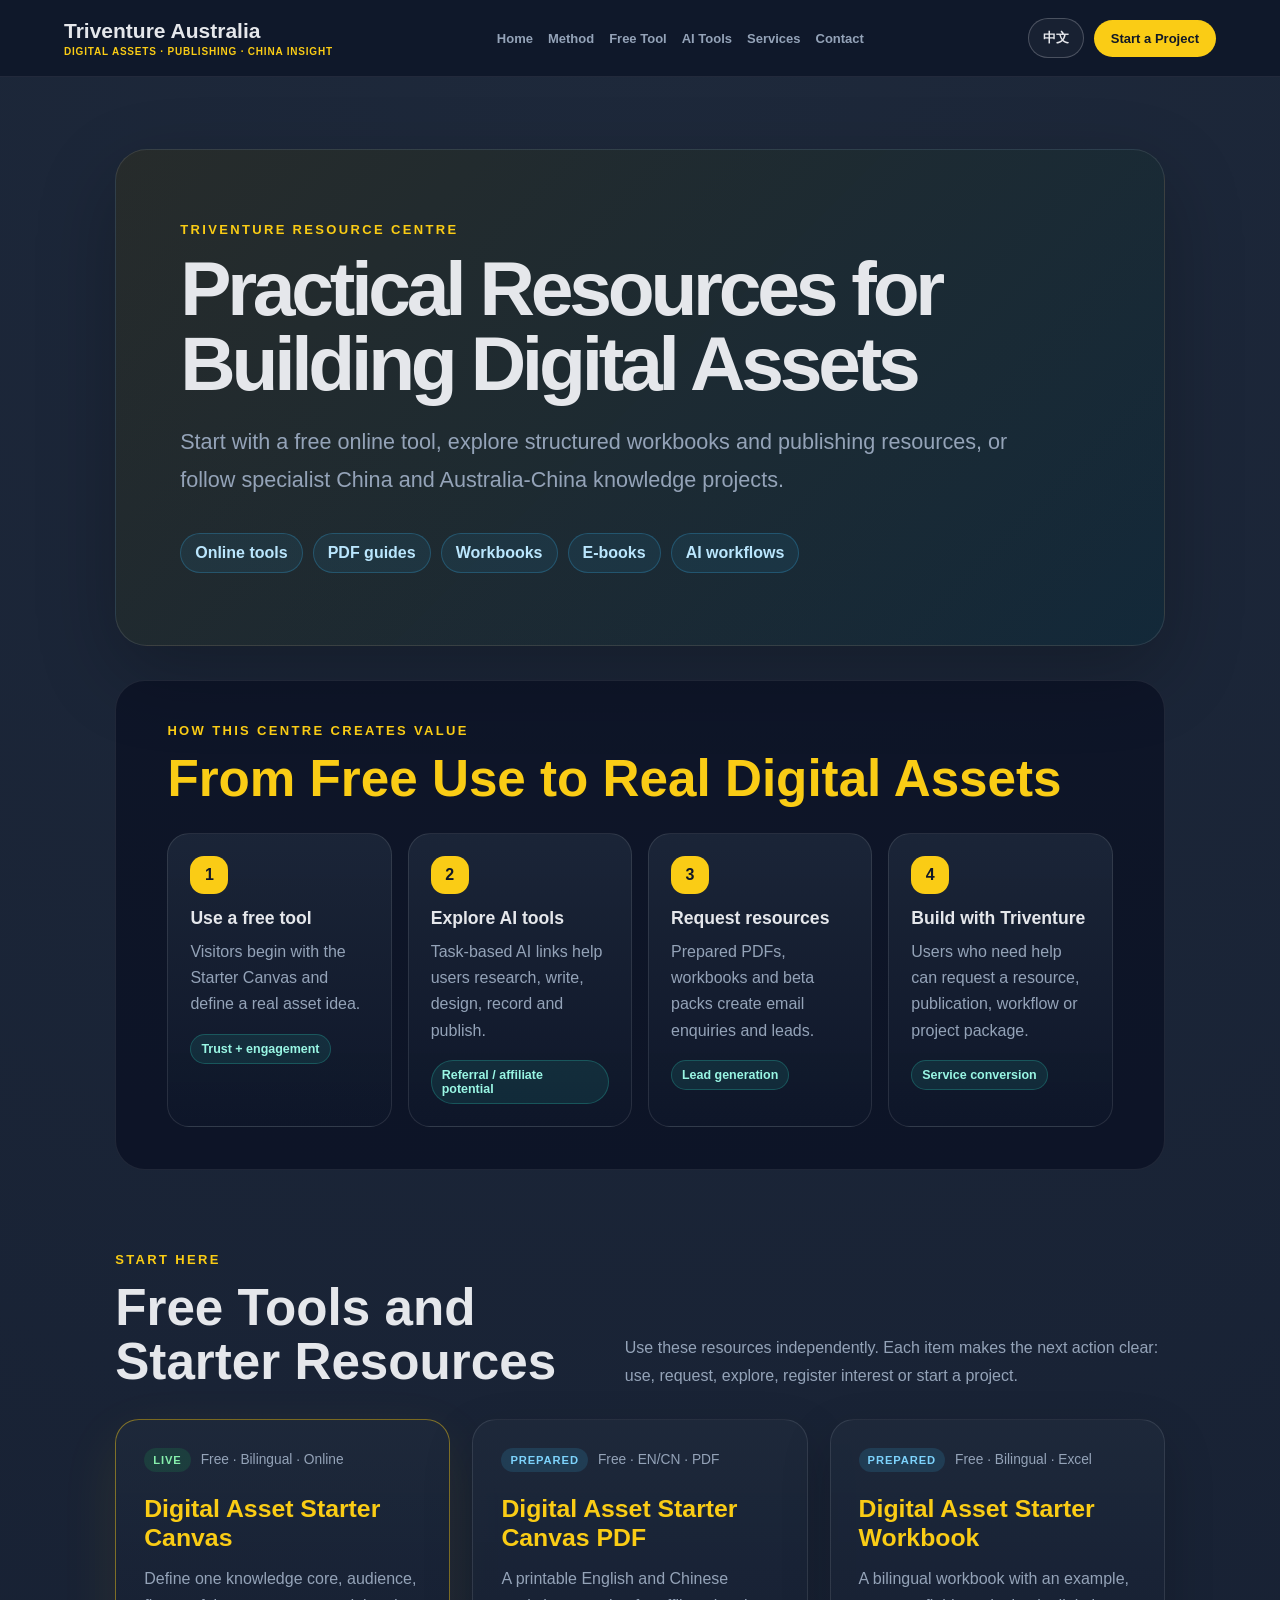
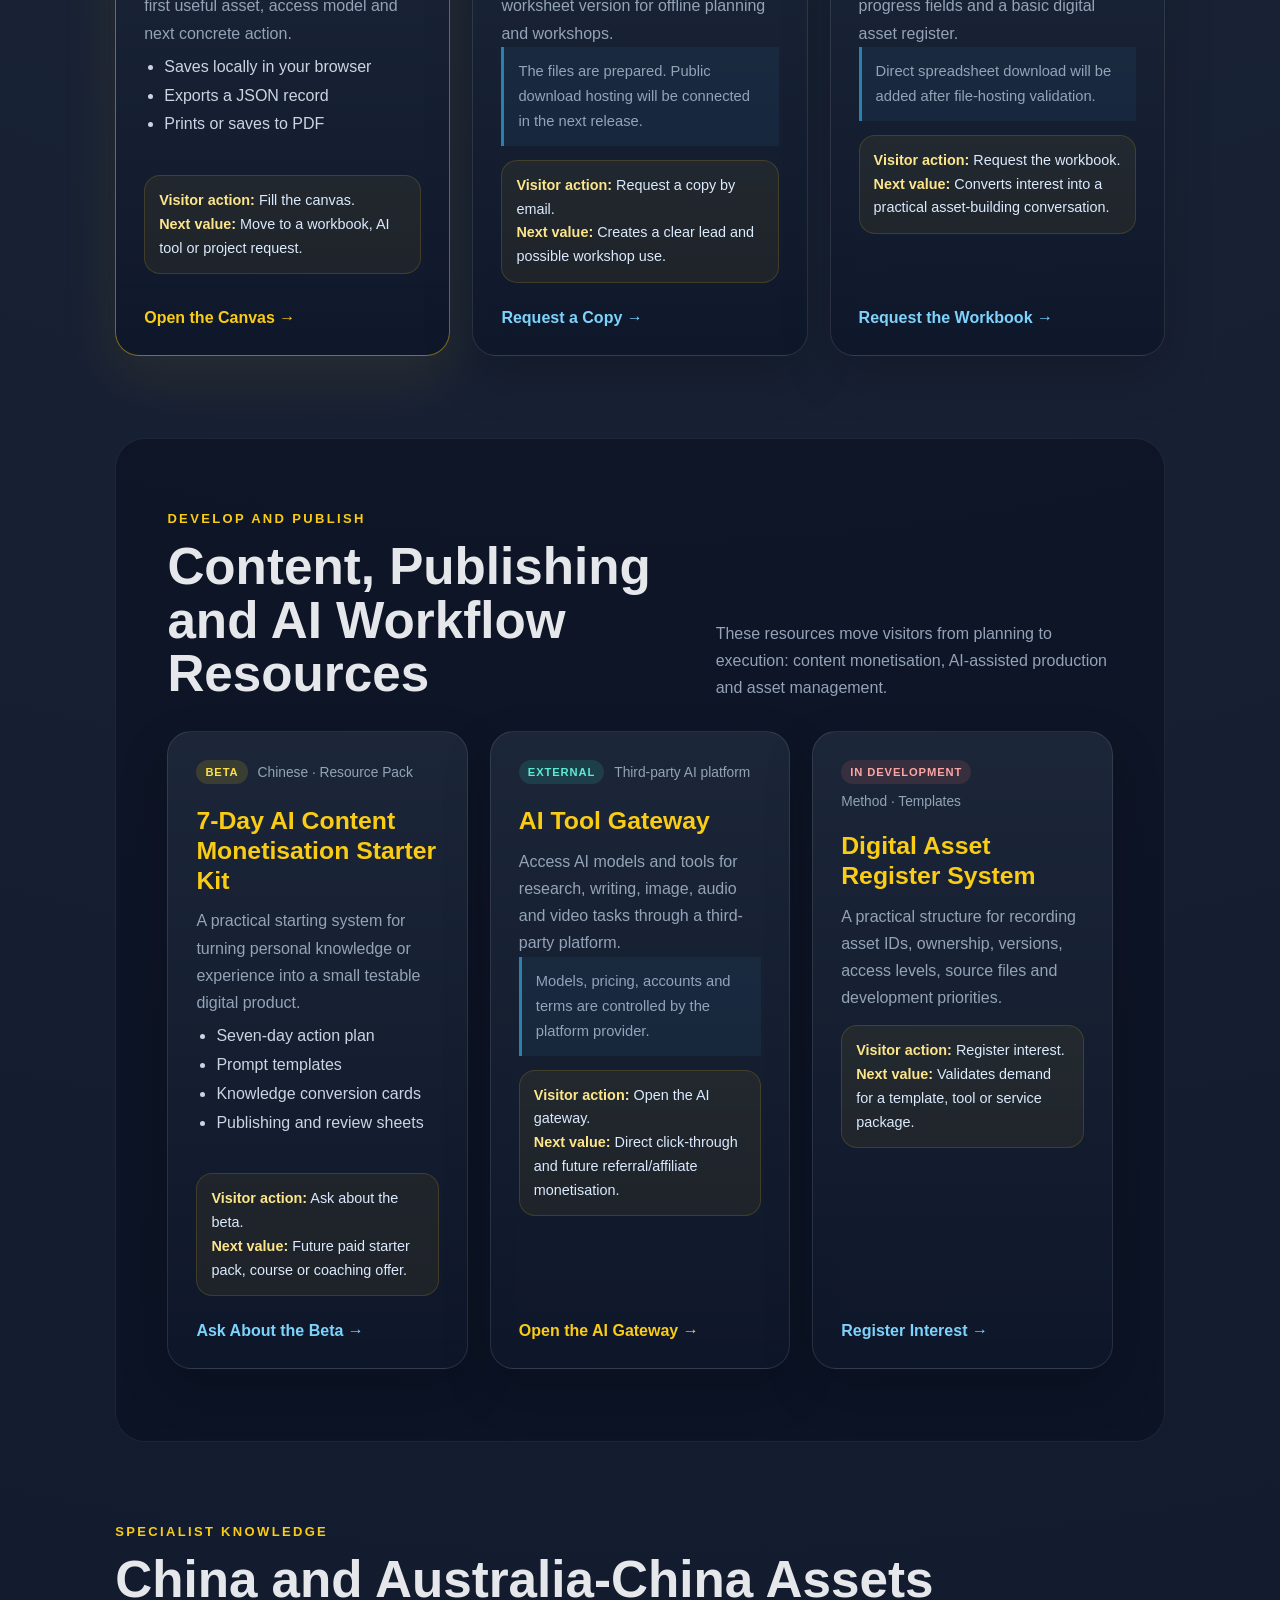
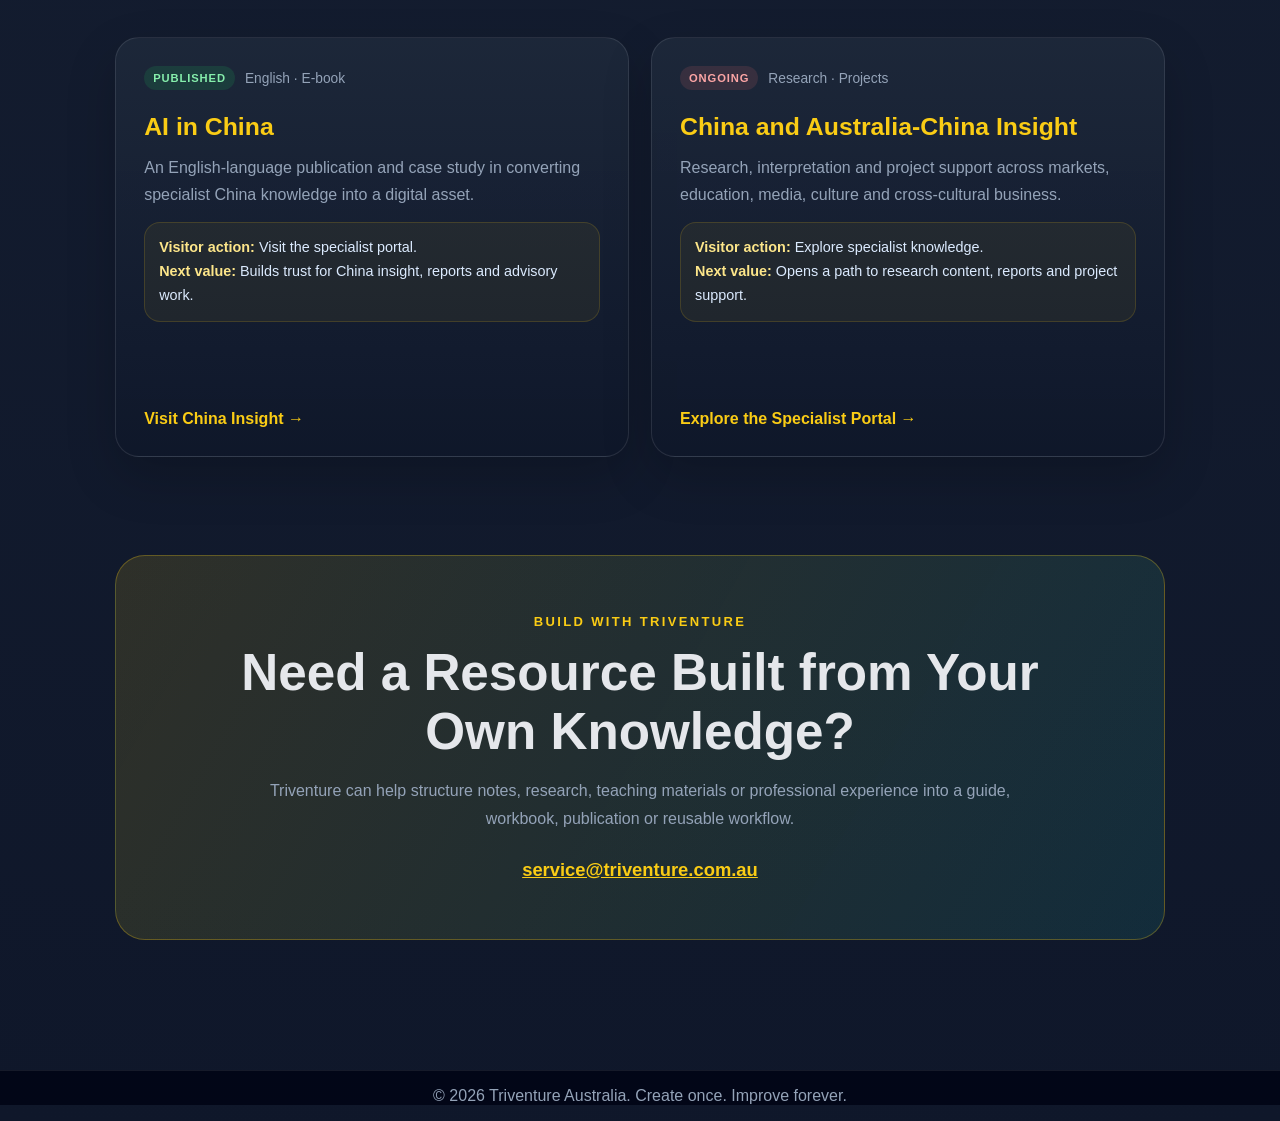
==== commit 1ae2e05b: "Add value prompts to China resource cards" ====
--- a/resources/index.html
+++ b/resources/index.html
@@ -124,14 +124,13 @@
     <section class="resource-section">
       <div class="resource-heading">
         <div><p class="eyebrow">SPECIALIST KNOWLEDGE</p><h2>China and Australia-China Assets</h2></div>
-        <p>This area builds Triventure's specialist authority. It can support consulting, reports, briefings, subscriptions and bilingual content projects.</p>
       </div>
       <div class="resource-grid two-column">
         <article class="resource-card">
           <div class="resource-meta"><span class="status published">PUBLISHED</span><span>English · E-book</span></div>
           <h3>AI in China</h3>
           <p>An English-language publication and case study in converting specialist China knowledge into a digital asset.</p>
-          <div class="value-path"><b>Visitor action:</b> Visit the China Insight portal.<br><b>Next value:</b> Builds credibility for China-related publishing and consulting.</div>
+          <div class="value-path"><b>Visitor action:</b> Visit the specialist portal.<br><b>Next value:</b> Builds trust for China insight, reports and advisory work.</div>
           <a class="resource-action" href="https://www.triventure.online" target="_blank" rel="noreferrer">Visit China Insight →</a>
         </article>
 
@@ -139,7 +138,7 @@
           <div class="resource-meta"><span class="status ongoing">ONGOING</span><span>Research · Projects</span></div>
           <h3>China and Australia-China Insight</h3>
           <p>Research, interpretation and project support across markets, education, media, culture and cross-cultural business.</p>
-          <div class="value-path"><b>Visitor action:</b> Explore specialist knowledge.<br><b>Next value:</b> Opens pathways to reports, briefings and project advisory work.</div>
+          <div class="value-path"><b>Visitor action:</b> Explore specialist knowledge.<br><b>Next value:</b> Opens a path to research content, reports and project support.</div>
           <a class="resource-action" href="https://www.triventure.online" target="_blank" rel="noreferrer">Explore the Specialist Portal →</a>
         </article>
       </div>
@@ -149,10 +148,7 @@
       <p class="eyebrow">BUILD WITH TRIVENTURE</p>
       <h2>Need a Resource Built from Your Own Knowledge?</h2>
       <p>Triventure can help structure notes, research, teaching materials or professional experience into a guide, workbook, publication or reusable workflow.</p>
-      <div class="resource-cta-actions">
-        <a href="mailto:service@triventure.com.au?subject=Digital%20Asset%20Project">Start a Digital Asset Project</a>
-        <a href="https://triv.lk888.ai" target="_blank" rel="noreferrer">Explore AI Tools First</a>
-      </div>
+      <a href="mailto:service@triventure.com.au?subject=Digital%20Asset%20Project">service@triventure.com.au</a>
     </section>
   </main>
 
@@ -160,4 +156,4 @@
   <script>window.va = window.va || function () { (window.vaq = window.vaq || []).push(arguments); };</script>
   <script defer src="/_vercel/insights/script.js"></script>
 </body>
-</html>
+</html>
--- a/resources.css
+++ b/resources.css
@@ -1 +1 @@
-.resource-main{max-width:1500px;margin:0 auto;padding:72px 5vw 96px}.resource-hero{padding:72px clamp(24px,5vw,72px);border:1px solid rgba(255,255,255,.1);border-radius:32px;background:linear-gradient(135deg,rgba(250,204,21,.09),rgba(45,212,191,.08)),rgba(15,23,42,.72);box-shadow:0 28px 80px rgba(0,0,0,.24)}.resource-hero h1{max-width:900px;margin:12px 0 20px;font-size:clamp(2.6rem,6vw,5.5rem);line-height:.98;letter-spacing:-.055em}.resource-hero>p:not(.eyebrow){max-width:880px;color:var(--muted);font-size:clamp(1.05rem,1.8vw,1.35rem);line-height:1.75}.resource-summary{display:flex;flex-wrap:wrap;gap:10px;margin-top:34px}.resource-summary span{padding:10px 14px;border:1px solid rgba(56,189,248,.24);border-radius:999px;background:rgba(56,189,248,.08);color:#bae6fd;font-weight:700}.resource-section{padding:82px 0 12px}.resource-section-alt{margin-top:70px;padding:72px clamp(20px,4vw,58px);border-radius:30px;background:rgba(2,6,23,.38);border:1px solid rgba(255,255,255,.07)}.resource-heading{display:flex;justify-content:space-between;gap:36px;align-items:end;margin-bottom:30px}.resource-heading h2{margin:8px 0 0;font-size:clamp(2rem,4vw,3.5rem);line-height:1.05}.resource-heading>p{max-width:540px;margin:0;color:var(--muted);line-height:1.7}.resource-grid{display:grid;grid-template-columns:repeat(3,minmax(0,1fr));gap:22px}.resource-grid.two-column{grid-template-columns:repeat(2,minmax(0,1fr))}.resource-card{display:flex;flex-direction:column;min-height:360px;padding:28px;border-radius:24px;border:1px solid rgba(255,255,255,.1);background:linear-gradient(180deg,rgba(30,41,59,.88),rgba(15,23,42,.92));box-shadow:0 20px 50px rgba(0,0,0,.18)}.resource-card.featured-resource{border-color:rgba(250,204,21,.45);box-shadow:0 20px 60px rgba(250,204,21,.08)}.resource-meta{display:flex;flex-wrap:wrap;gap:10px;align-items:center;color:var(--muted);font-size:.86rem}.status{display:inline-flex;padding:6px 9px;border-radius:999px;font-size:.7rem;letter-spacing:.08em;font-weight:800;background:rgba(148,163,184,.14);color:#cbd5e1}.status.live,.status.published{background:rgba(34,197,94,.14);color:#86efac}.status.prepared{background:rgba(56,189,248,.14);color:#7dd3fc}.status.beta{background:rgba(250,204,21,.14);color:#fde047}.status.external{background:rgba(45,212,191,.14);color:#5eead4}.status.development,.status.ongoing{background:rgba(248,113,113,.12);color:#fca5a5}.resource-card h3{margin:22px 0 12px;font-size:1.55rem;line-height:1.2}.resource-card p{color:var(--muted);line-height:1.7}.resource-card ul{margin:6px 0 22px;padding-left:20px;color:#cbd5e1;line-height:1.8}.resource-note{padding:12px 14px;border-left:3px solid rgba(56,189,248,.6);background:rgba(56,189,248,.06);font-size:.92rem}.resource-action{display:inline-flex;width:max-content;margin-top:auto;padding-top:22px;color:var(--gold);font-weight:800;text-decoration:none}.resource-action:hover{color:#fff}.secondary-action{color:#7dd3fc}.resource-cta{margin-top:86px;padding:58px clamp(24px,5vw,70px);border-radius:30px;background:linear-gradient(120deg,rgba(250,204,21,.13),rgba(45,212,191,.11));border:1px solid rgba(250,204,21,.28);text-align:center}.resource-cta h2{margin:12px auto 16px;max-width:850px;font-size:clamp(2rem,4vw,3.6rem)}.resource-cta p:not(.eyebrow){max-width:800px;margin:0 auto 26px;color:var(--muted);line-height:1.75}.resource-cta a{color:var(--gold);font-size:1.15rem;font-weight:800}.resource-main+footer{border-top:1px solid rgba(255,255,255,.08)}@media(max-width:1050px){.resource-grid{grid-template-columns:repeat(2,minmax(0,1fr))}.resource-heading{align-items:start;flex-direction:column}.resource-heading>p{max-width:760px}}@media(max-width:720px){.resource-main{padding:34px 18px 70px}.resource-hero{padding:42px 24px;border-radius:24px}.resource-hero h1{font-size:clamp(2.4rem,13vw,4.2rem)}.resource-section{padding-top:60px}.resource-section-alt{margin-top:50px;padding:48px 18px}.resource-grid,.resource-grid.two-column{grid-template-columns:1fr}.resource-card{min-height:0;padding:24px}.resource-summary span{font-size:.82rem}.resource-cta{margin-top:60px;padding:44px 22px}}+.resource-main{max-width:1500px;margin:0 auto;padding:72px 5vw 96px}.resource-hero{padding:72px clamp(24px,5vw,72px);border:1px solid rgba(255,255,255,.1);border-radius:32px;background:linear-gradient(135deg,rgba(250,204,21,.09),rgba(45,212,191,.08)),rgba(15,23,42,.72);box-shadow:0 28px 80px rgba(0,0,0,.24)}.resource-hero h1{max-width:900px;margin:12px 0 20px;font-size:clamp(2.6rem,6vw,5.5rem);line-height:.98;letter-spacing:-.055em}.resource-hero>p:not(.eyebrow){max-width:880px;color:var(--muted);font-size:clamp(1.05rem,1.8vw,1.35rem);line-height:1.75}.resource-summary{display:flex;flex-wrap:wrap;gap:10px;margin-top:34px}.resource-summary span{padding:10px 14px;border:1px solid rgba(56,189,248,.24);border-radius:999px;background:rgba(56,189,248,.08);color:#bae6fd;font-weight:700}.conversion-path{margin-top:34px;padding:42px clamp(22px,4vw,52px);border-radius:30px;background:rgba(2,6,23,.48);border:1px solid rgba(255,255,255,.08)}.conversion-path h2{margin:8px 0 28px;font-size:clamp(2rem,4vw,3.4rem);line-height:1.05;color:var(--gold)}.conversion-grid{display:grid;grid-template-columns:repeat(4,minmax(0,1fr));gap:16px}.conversion-grid article{padding:22px;border-radius:22px;background:linear-gradient(180deg,rgba(30,41,59,.82),rgba(15,23,42,.86));border:1px solid rgba(255,255,255,.1)}.conversion-grid strong{display:inline-grid;place-items:center;width:38px;height:38px;margin-bottom:14px;border-radius:14px;background:var(--gold);color:#111827;font-weight:900}.conversion-grid h3{margin:0 0 10px;color:#e5e7eb;font-size:1.1rem}.conversion-grid p{margin:0;color:var(--muted);line-height:1.65}.conversion-grid span{display:inline-flex;margin-top:16px;padding:7px 10px;border-radius:999px;background:rgba(45,212,191,.1);border:1px solid rgba(45,212,191,.25);color:#99f6e4;font-size:.78rem;font-weight:800}.resource-section{padding:82px 0 12px}.resource-section-alt{margin-top:70px;padding:72px clamp(20px,4vw,58px);border-radius:30px;background:rgba(2,6,23,.38);border:1px solid rgba(255,255,255,.07)}.resource-heading{display:flex;justify-content:space-between;gap:36px;align-items:end;margin-bottom:30px}.resource-heading h2{margin:8px 0 0;font-size:clamp(2rem,4vw,3.5rem);line-height:1.05}.resource-heading>p{max-width:540px;margin:0;color:var(--muted);line-height:1.7}.resource-grid{display:grid;grid-template-columns:repeat(3,minmax(0,1fr));gap:22px}.resource-grid.two-column{grid-template-columns:repeat(2,minmax(0,1fr))}.resource-card{display:flex;flex-direction:column;min-height:420px;padding:28px;border-radius:24px;border:1px solid rgba(255,255,255,.1);background:linear-gradient(180deg,rgba(30,41,59,.88),rgba(15,23,42,.92));box-shadow:0 20px 50px rgba(0,0,0,.18)}.resource-card.featured-resource{border-color:rgba(250,204,21,.45);box-shadow:0 20px 60px rgba(250,204,21,.08)}.resource-meta{display:flex;flex-wrap:wrap;gap:10px;align-items:center;color:var(--muted);font-size:.86rem}.status{display:inline-flex;padding:6px 9px;border-radius:999px;font-size:.7rem;letter-spacing:.08em;font-weight:800;background:rgba(148,163,184,.14);color:#cbd5e1}.status.live,.status.published{background:rgba(34,197,94,.14);color:#86efac}.status.prepared{background:rgba(56,189,248,.14);color:#7dd3fc}.status.beta{background:rgba(250,204,21,.14);color:#fde047}.status.external{background:rgba(45,212,191,.14);color:#5eead4}.status.development,.status.ongoing{background:rgba(248,113,113,.12);color:#fca5a5}.resource-card h3{margin:22px 0 12px;font-size:1.55rem;line-height:1.2}.resource-card p{color:var(--muted);line-height:1.7}.resource-card ul{margin:6px 0 22px;padding-left:20px;color:#cbd5e1;line-height:1.8}.resource-note{padding:12px 14px;border-left:3px solid rgba(56,189,248,.6);background:rgba(56,189,248,.06);font-size:.92rem}.value-path{margin:14px 0 4px;padding:13px 14px;border-radius:16px;background:rgba(250,204,21,.06);border:1px solid rgba(250,204,21,.15);color:#dbeafe;font-size:.9rem;line-height:1.65}.value-path b{color:#fde68a}.resource-action{display:inline-flex;width:max-content;margin-top:auto;padding-top:22px;color:var(--gold);font-weight:800;text-decoration:none}.resource-action:hover{color:#fff}.secondary-action{color:#7dd3fc}.resource-cta{margin-top:86px;padding:58px clamp(24px,5vw,70px);border-radius:30px;background:linear-gradient(120deg,rgba(250,204,21,.13),rgba(45,212,191,.11));border:1px solid rgba(250,204,21,.28);text-align:center}.resource-cta h2{margin:12px auto 16px;max-width:850px;font-size:clamp(2rem,4vw,3.6rem)}.resource-cta p:not(.eyebrow){max-width:800px;margin:0 auto 26px;color:var(--muted);line-height:1.75}.resource-cta a{color:var(--gold);font-size:1.15rem;font-weight:800}.resource-cta-actions{display:flex;flex-wrap:wrap;justify-content:center;gap:14px}.resource-cta-actions a{display:inline-flex;padding:12px 18px;border-radius:999px;background:var(--gold);color:#111827;text-decoration:none}.resource-cta-actions a:nth-child(2){background:transparent;color:#e5e7eb;border:1px solid rgba(255,255,255,.24)}.resource-main+footer{border-top:1px solid rgba(255,255,255,.08)}@media(max-width:1050px){.resource-grid{grid-template-columns:repeat(2,minmax(0,1fr))}.conversion-grid{grid-template-columns:repeat(2,minmax(0,1fr))}.resource-heading{align-items:start;flex-direction:column}.resource-heading>p{max-width:760px}}@media(max-width:720px){.resource-main{padding:34px 18px 70px}.resource-hero{padding:42px 24px;border-radius:24px}.resource-hero h1{font-size:clamp(2.4rem,13vw,4.2rem)}.conversion-path{padding:32px 18px}.conversion-grid{grid-template-columns:1fr}.resource-section{padding-top:60px}.resource-section-alt{margin-top:50px;padding:48px 18px}.resource-grid,.resource-grid.two-column{grid-template-columns:1fr}.resource-card{min-height:0;padding:24px}.resource-summary span{font-size:.82rem}.resource-cta{margin-top:60px;padding:44px 22px}}
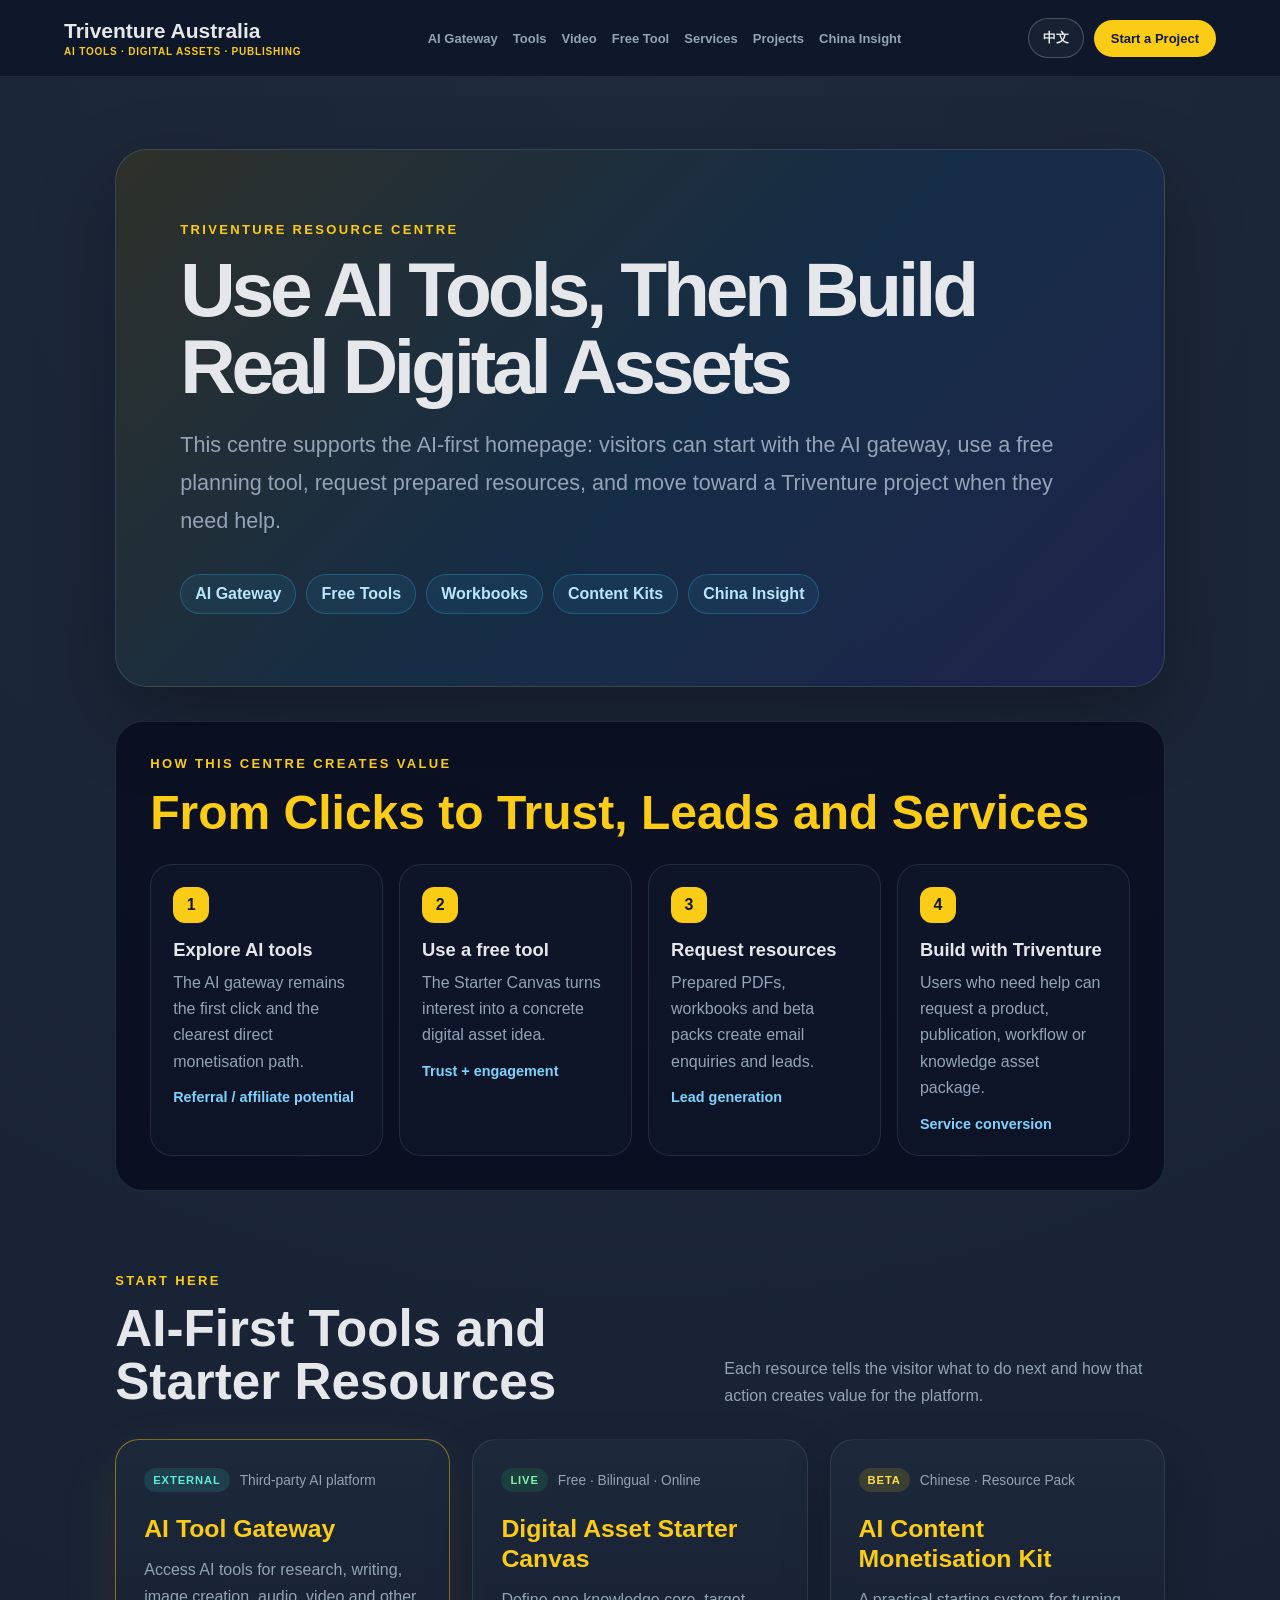
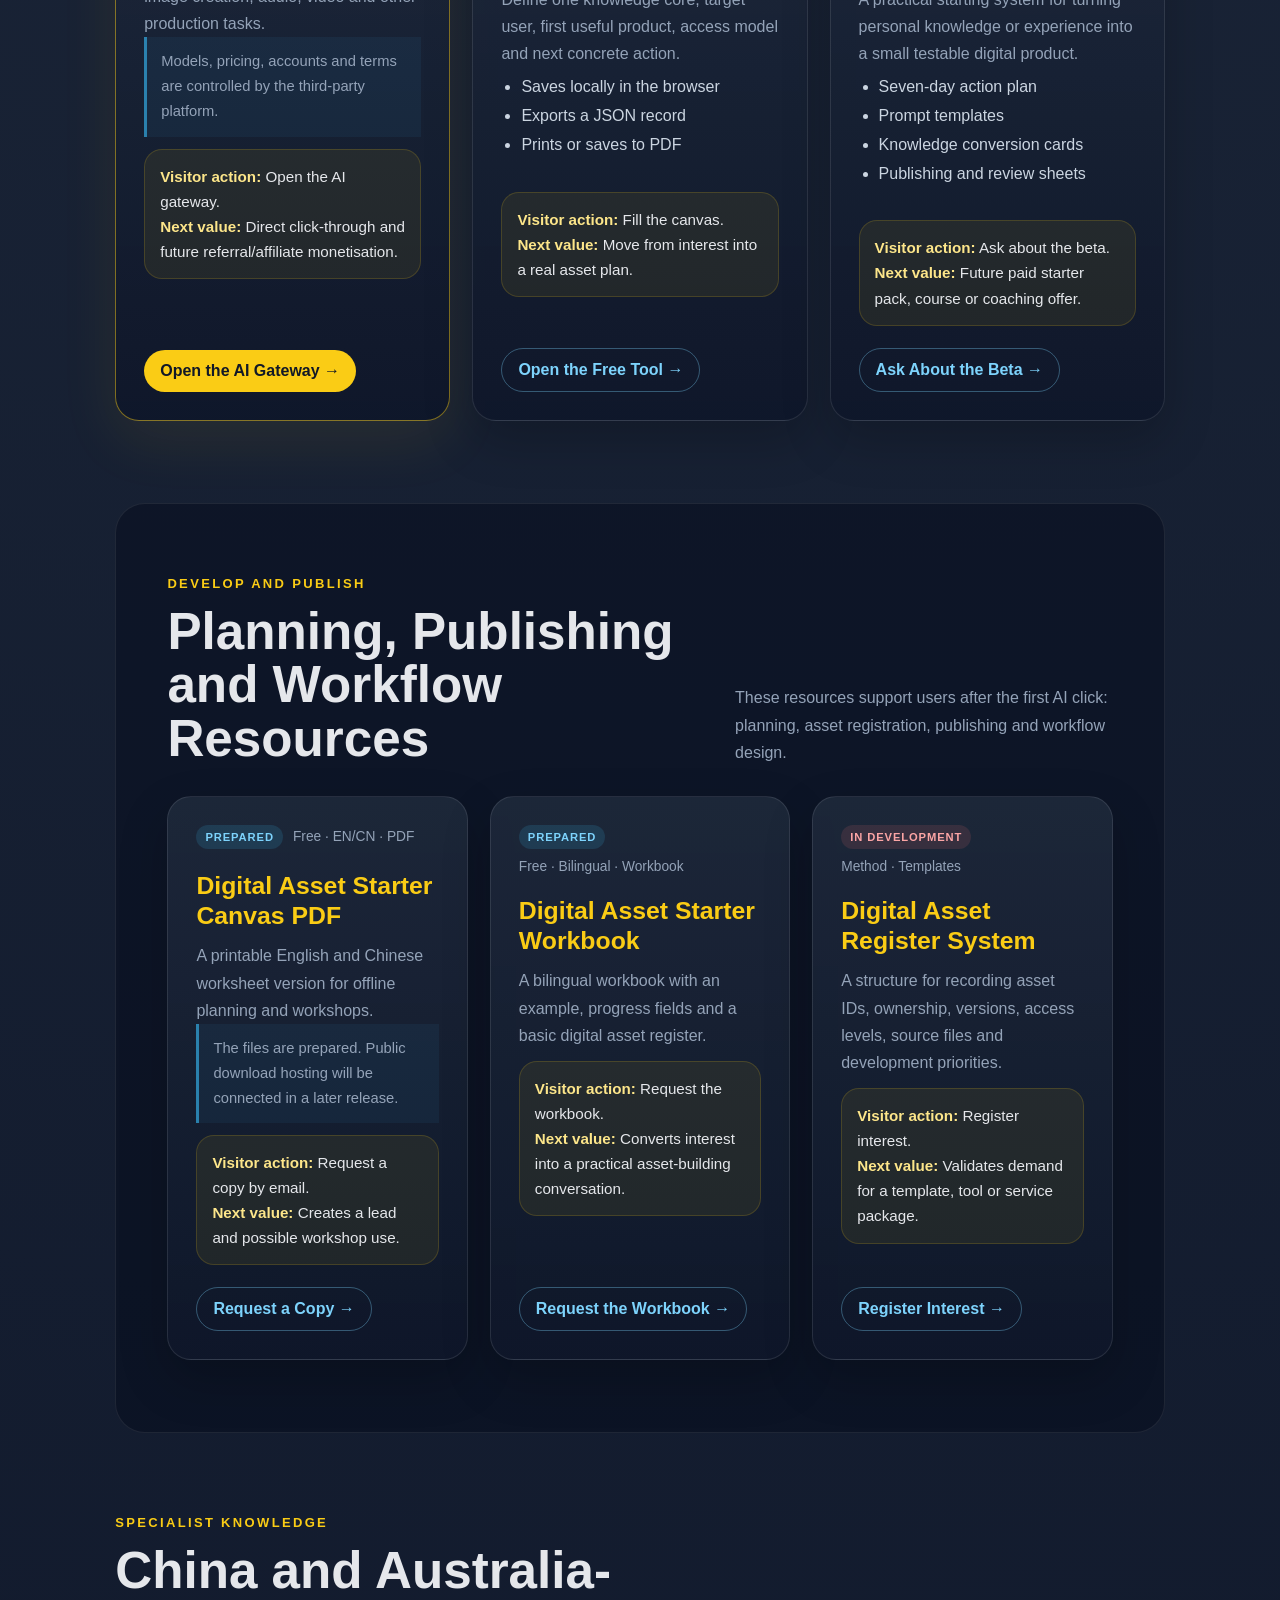
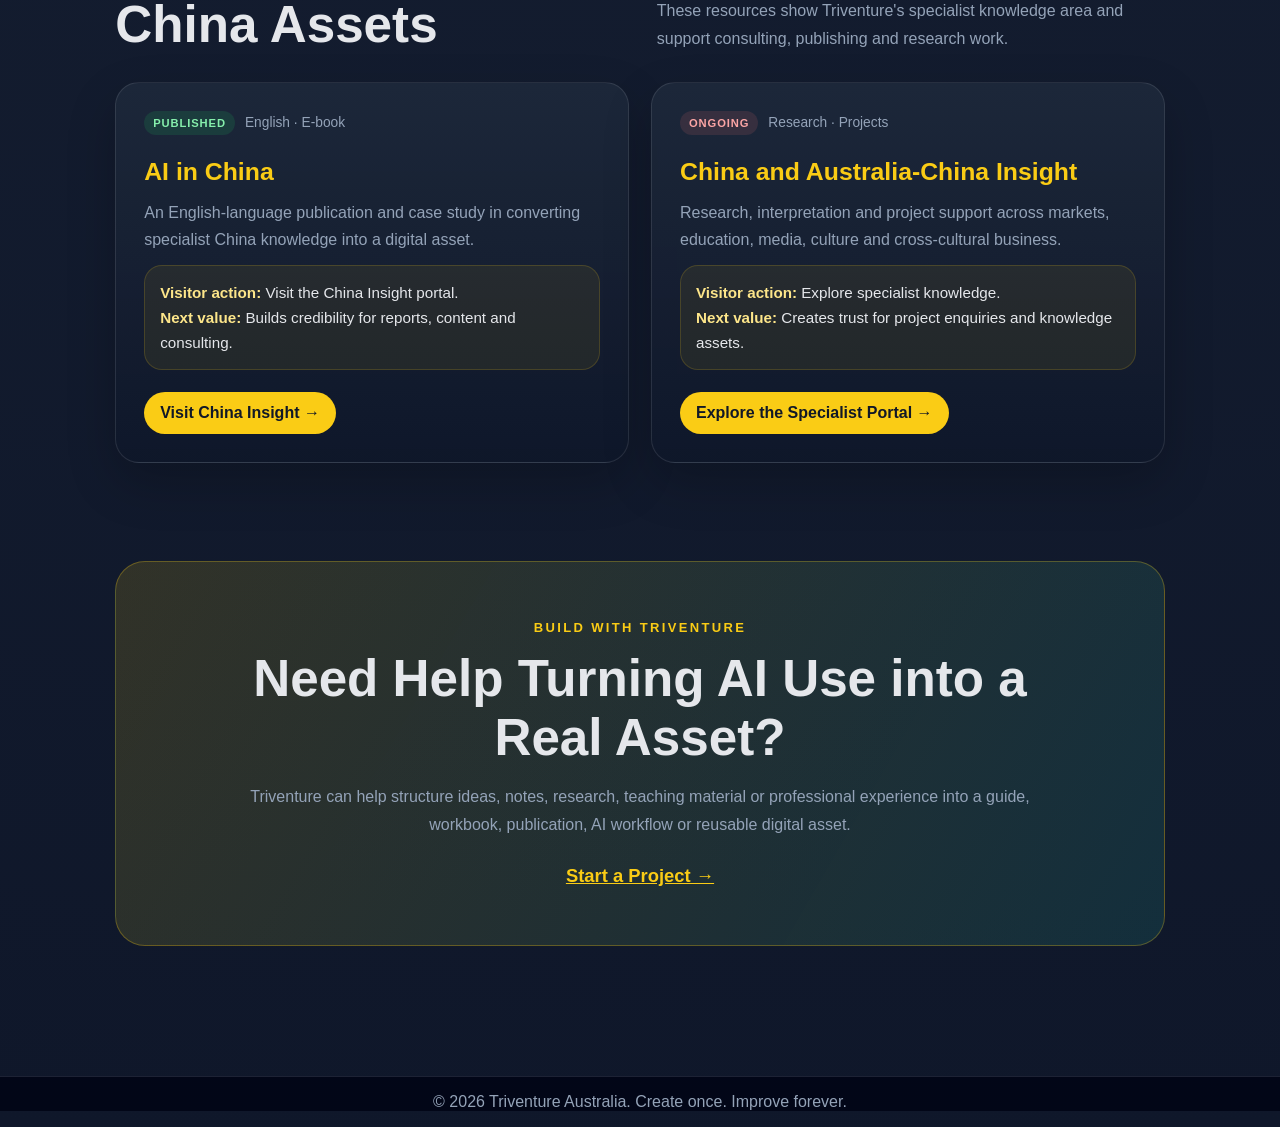
==== commit cc6798ec: "Add AI-first English resources centre" ====
--- a/resources/index.html
+++ b/resources/index.html
@@ -4,7 +4,7 @@
   <meta charset="UTF-8" />
   <meta name="viewport" content="width=device-width, initial-scale=1.0" />
   <title>Resources | Triventure Australia</title>
-  <meta name="description" content="Practical tools, workbooks, publishing resources and China insight assets from Triventure Australia." />
+  <meta name="description" content="AI-first resources, free tools, digital asset workbooks, publishing resources and China insight assets from Triventure Australia." />
   <link rel="canonical" href="https://www.triventure.com.au/resources/" />
   <link rel="alternate" hreflang="en" href="https://www.triventure.com.au/resources/" />
   <link rel="alternate" hreflang="zh-CN" href="https://www.triventure.com.au/zh/resources/" />
@@ -15,106 +15,94 @@
   <header class="header">
     <a class="brand" href="../index.html" aria-label="Triventure Australia home">
       <strong>Triventure Australia</strong>
-      <span>Digital Assets · Publishing · China Insight</span>
+      <span>AI Tools · Digital Assets · Publishing</span>
     </a>
     <nav class="main-nav" aria-label="Primary navigation">
-      <a href="../index.html">Home</a>
-      <a href="../index.html#how-it-works">Method</a>
+      <a href="https://triv.lk888.ai" target="_blank" rel="noreferrer">AI Gateway</a>
+      <a href="../index.html#ai-tools">Tools</a>
+      <a href="../index.html#video">Video</a>
       <a href="../starter-canvas.html">Free Tool</a>
-      <a href="../index.html#ai-tools">AI Tools</a>
       <a href="../index.html#services">Services</a>
-      <a href="../index.html#contact">Contact</a>
+      <a href="../index.html#projects">Projects</a>
+      <a href="../index.html#china-insight">China Insight</a>
     </nav>
     <div class="header-actions">
-      <a class="language-link" href="../zh/resources/index.html" lang="zh-CN">中文</a>
-      <a class="header-cta" href="../index.html#contact">Start a Project</a>
+      <a class="language-link" href="../zh/resources/" lang="zh-CN">中文</a>
+      <a class="header-cta" href="../start-project.html">Start a Project</a>
     </div>
   </header>
 
   <main class="resource-main">
     <section class="resource-hero">
       <p class="eyebrow">TRIVENTURE RESOURCE CENTRE</p>
-      <h1>Practical Resources for Building Digital Assets</h1>
-      <p>Start with a free online tool, explore structured workbooks and publishing resources, or follow specialist China and Australia-China knowledge projects.</p>
-      <div class="resource-summary">
-        <span>Online tools</span><span>PDF guides</span><span>Workbooks</span><span>E-books</span><span>AI workflows</span>
-      </div>
+      <h1>Use AI Tools, Then Build Real Digital Assets</h1>
+      <p>This centre supports the AI-first homepage: visitors can start with the AI gateway, use a free planning tool, request prepared resources, and move toward a Triventure project when they need help.</p>
+      <div class="resource-summary"><span>AI Gateway</span><span>Free Tools</span><span>Workbooks</span><span>Content Kits</span><span>China Insight</span></div>
     </section>
 
-    <section class="conversion-path" aria-label="How visitors can use Triventure resources">
+    <section class="conversion-path" aria-label="How Triventure resources create value">
       <p class="eyebrow">HOW THIS CENTRE CREATES VALUE</p>
-      <h2>From Free Use to Real Digital Assets</h2>
+      <h2>From Clicks to Trust, Leads and Services</h2>
       <div class="conversion-grid">
-        <article><strong>1</strong><h3>Use a free tool</h3><p>Visitors begin with the Starter Canvas and define a real asset idea.</p><span>Trust + engagement</span></article>
-        <article><strong>2</strong><h3>Explore AI tools</h3><p>Task-based AI links help users research, write, design, record and publish.</p><span>Referral / affiliate potential</span></article>
+        <article><strong>1</strong><h3>Explore AI tools</h3><p>The AI gateway remains the first click and the clearest direct monetisation path.</p><span>Referral / affiliate potential</span></article>
+        <article><strong>2</strong><h3>Use a free tool</h3><p>The Starter Canvas turns interest into a concrete digital asset idea.</p><span>Trust + engagement</span></article>
         <article><strong>3</strong><h3>Request resources</h3><p>Prepared PDFs, workbooks and beta packs create email enquiries and leads.</p><span>Lead generation</span></article>
-        <article><strong>4</strong><h3>Build with Triventure</h3><p>Users who need help can request a resource, publication, workflow or project package.</p><span>Service conversion</span></article>
+        <article><strong>4</strong><h3>Build with Triventure</h3><p>Users who need help can request a product, publication, workflow or knowledge asset package.</p><span>Service conversion</span></article>
       </div>
     </section>
 
     <section class="resource-section">
-      <div class="resource-heading">
-        <div><p class="eyebrow">START HERE</p><h2>Free Tools and Starter Resources</h2></div>
-        <p>Use these resources independently. Each item makes the next action clear: use, request, explore, register interest or start a project.</p>
-      </div>
+      <div class="resource-heading"><div><p class="eyebrow">START HERE</p><h2>AI-First Tools and Starter Resources</h2></div><p>Each resource tells the visitor what to do next and how that action creates value for the platform.</p></div>
       <div class="resource-grid">
         <article class="resource-card featured-resource">
+          <div class="resource-meta"><span class="status external">EXTERNAL</span><span>Third-party AI platform</span></div>
+          <h3>AI Tool Gateway</h3>
+          <p>Access AI tools for research, writing, image creation, audio, video and other production tasks.</p>
+          <p class="resource-note">Models, pricing, accounts and terms are controlled by the third-party platform.</p>
+          <div class="value-path"><b>Visitor action:</b> Open the AI gateway.<br><b>Next value:</b> Direct click-through and future referral/affiliate monetisation.</div>
+          <a class="resource-action" href="https://triv.lk888.ai" target="_blank" rel="noreferrer">Open the AI Gateway →</a>
+        </article>
+        <article class="resource-card">
           <div class="resource-meta"><span class="status live">LIVE</span><span>Free · Bilingual · Online</span></div>
           <h3>Digital Asset Starter Canvas</h3>
-          <p>Define one knowledge core, audience, first useful asset, access model and next concrete action.</p>
-          <ul><li>Saves locally in your browser</li><li>Exports a JSON record</li><li>Prints or saves to PDF</li></ul>
-          <div class="value-path"><b>Visitor action:</b> Fill the canvas.<br><b>Next value:</b> Move to a workbook, AI tool or project request.</div>
-          <a class="resource-action" href="../starter-canvas.html">Open the Canvas →</a>
+          <p>Define one knowledge core, target user, first useful product, access model and next concrete action.</p>
+          <ul><li>Saves locally in the browser</li><li>Exports a JSON record</li><li>Prints or saves to PDF</li></ul>
+          <div class="value-path"><b>Visitor action:</b> Fill the canvas.<br><b>Next value:</b> Move from interest into a real asset plan.</div>
+          <a class="resource-action secondary-action" href="../starter-canvas.html">Open the Free Tool →</a>
         </article>
-
         <article class="resource-card">
-          <div class="resource-meta"><span class="status prepared">PREPARED</span><span>Free · EN/CN · PDF</span></div>
-          <h3>Digital Asset Starter Canvas PDF</h3>
-          <p>A printable English and Chinese worksheet version for offline planning and workshops.</p>
-          <p class="resource-note">The files are prepared. Public download hosting will be connected in the next release.</p>
-          <div class="value-path"><b>Visitor action:</b> Request a copy by email.<br><b>Next value:</b> Creates a clear lead and possible workshop use.</div>
-          <a class="resource-action secondary-action" href="mailto:service@triventure.com.au?subject=Digital%20Asset%20Starter%20Canvas%20PDF">Request a Copy →</a>
-        </article>
-
-        <article class="resource-card">
-          <div class="resource-meta"><span class="status prepared">PREPARED</span><span>Free · Bilingual · Excel</span></div>
-          <h3>Digital Asset Starter Workbook</h3>
-          <p>A bilingual workbook with an example, progress fields and a basic digital asset register.</p>
-          <p class="resource-note">Direct spreadsheet download will be added after file-hosting validation.</p>
-          <div class="value-path"><b>Visitor action:</b> Request the workbook.<br><b>Next value:</b> Converts interest into a practical asset-building conversation.</div>
-          <a class="resource-action secondary-action" href="mailto:service@triventure.com.au?subject=Digital%20Asset%20Starter%20Workbook">Request the Workbook →</a>
+          <div class="resource-meta"><span class="status beta">BETA</span><span>Chinese · Resource Pack</span></div>
+          <h3>AI Content Monetisation Kit</h3>
+          <p>A practical starting system for turning personal knowledge or experience into a small testable digital product.</p>
+          <ul><li>Seven-day action plan</li><li>Prompt templates</li><li>Knowledge conversion cards</li><li>Publishing and review sheets</li></ul>
+          <div class="value-path"><b>Visitor action:</b> Ask about the beta.<br><b>Next value:</b> Future paid starter pack, course or coaching offer.</div>
+          <a class="resource-action secondary-action" href="mailto:service@triventure.com.au?subject=AI%20Content%20Monetisation%20Kit">Ask About the Beta →</a>
         </article>
       </div>
     </section>
 
     <section class="resource-section resource-section-alt">
-      <div class="resource-heading">
-        <div><p class="eyebrow">DEVELOP AND PUBLISH</p><h2>Content, Publishing and AI Workflow Resources</h2></div>
-        <p>These resources move visitors from planning to execution: content monetisation, AI-assisted production and asset management.</p>
-      </div>
+      <div class="resource-heading"><div><p class="eyebrow">DEVELOP AND PUBLISH</p><h2>Planning, Publishing and Workflow Resources</h2></div><p>These resources support users after the first AI click: planning, asset registration, publishing and workflow design.</p></div>
       <div class="resource-grid">
         <article class="resource-card">
-          <div class="resource-meta"><span class="status beta">BETA</span><span>Chinese · Resource Pack</span></div>
-          <h3>7-Day AI Content Monetisation Starter Kit</h3>
-          <p>A practical starting system for turning personal knowledge or experience into a small testable digital product.</p>
-          <ul><li>Seven-day action plan</li><li>Prompt templates</li><li>Knowledge conversion cards</li><li>Publishing and review sheets</li></ul>
-          <div class="value-path"><b>Visitor action:</b> Ask about the beta.<br><b>Next value:</b> Future paid starter pack, course or coaching offer.</div>
-          <a class="resource-action secondary-action" href="mailto:service@triventure.com.au?subject=7-Day%20AI%20Content%20Monetisation%20Starter%20Kit">Ask About the Beta →</a>
+          <div class="resource-meta"><span class="status prepared">PREPARED</span><span>Free · EN/CN · PDF</span></div>
+          <h3>Digital Asset Starter Canvas PDF</h3>
+          <p>A printable English and Chinese worksheet version for offline planning and workshops.</p>
+          <p class="resource-note">The files are prepared. Public download hosting will be connected in a later release.</p>
+          <div class="value-path"><b>Visitor action:</b> Request a copy by email.<br><b>Next value:</b> Creates a lead and possible workshop use.</div>
+          <a class="resource-action secondary-action" href="mailto:service@triventure.com.au?subject=Digital%20Asset%20Starter%20Canvas%20PDF">Request a Copy →</a>
         </article>
-
         <article class="resource-card">
-          <div class="resource-meta"><span class="status external">EXTERNAL</span><span>Third-party AI platform</span></div>
-          <h3>AI Tool Gateway</h3>
-          <p>Access AI models and tools for research, writing, image, audio and video tasks through a third-party platform.</p>
-          <p class="resource-note">Models, pricing, accounts and terms are controlled by the platform provider.</p>
-          <div class="value-path"><b>Visitor action:</b> Open the AI gateway.<br><b>Next value:</b> Direct click-through and future referral/affiliate monetisation.</div>
-          <a class="resource-action" href="https://triv.lk888.ai" target="_blank" rel="noreferrer">Open the AI Gateway →</a>
+          <div class="resource-meta"><span class="status prepared">PREPARED</span><span>Free · Bilingual · Workbook</span></div>
+          <h3>Digital Asset Starter Workbook</h3>
+          <p>A bilingual workbook with an example, progress fields and a basic digital asset register.</p>
+          <div class="value-path"><b>Visitor action:</b> Request the workbook.<br><b>Next value:</b> Converts interest into a practical asset-building conversation.</div>
+          <a class="resource-action secondary-action" href="mailto:service@triventure.com.au?subject=Digital%20Asset%20Starter%20Workbook">Request the Workbook →</a>
         </article>
-
         <article class="resource-card">
           <div class="resource-meta"><span class="status development">IN DEVELOPMENT</span><span>Method · Templates</span></div>
           <h3>Digital Asset Register System</h3>
-          <p>A practical structure for recording asset IDs, ownership, versions, access levels, source files and development priorities.</p>
+          <p>A structure for recording asset IDs, ownership, versions, access levels, source files and development priorities.</p>
           <div class="value-path"><b>Visitor action:</b> Register interest.<br><b>Next value:</b> Validates demand for a template, tool or service package.</div>
           <a class="resource-action secondary-action" href="mailto:service@triventure.com.au?subject=Digital%20Asset%20Register%20System">Register Interest →</a>
         </article>
@@ -122,23 +110,20 @@
     </section>
 
     <section class="resource-section">
-      <div class="resource-heading">
-        <div><p class="eyebrow">SPECIALIST KNOWLEDGE</p><h2>China and Australia-China Assets</h2></div>
-      </div>
+      <div class="resource-heading"><div><p class="eyebrow">SPECIALIST KNOWLEDGE</p><h2>China and Australia-China Assets</h2></div><p>These resources show Triventure's specialist knowledge area and support consulting, publishing and research work.</p></div>
       <div class="resource-grid two-column">
         <article class="resource-card">
           <div class="resource-meta"><span class="status published">PUBLISHED</span><span>English · E-book</span></div>
           <h3>AI in China</h3>
           <p>An English-language publication and case study in converting specialist China knowledge into a digital asset.</p>
-          <div class="value-path"><b>Visitor action:</b> Visit the specialist portal.<br><b>Next value:</b> Builds trust for China insight, reports and advisory work.</div>
+          <div class="value-path"><b>Visitor action:</b> Visit the China Insight portal.<br><b>Next value:</b> Builds credibility for reports, content and consulting.</div>
           <a class="resource-action" href="https://www.triventure.online" target="_blank" rel="noreferrer">Visit China Insight →</a>
         </article>
-
         <article class="resource-card">
           <div class="resource-meta"><span class="status ongoing">ONGOING</span><span>Research · Projects</span></div>
           <h3>China and Australia-China Insight</h3>
           <p>Research, interpretation and project support across markets, education, media, culture and cross-cultural business.</p>
-          <div class="value-path"><b>Visitor action:</b> Explore specialist knowledge.<br><b>Next value:</b> Opens a path to research content, reports and project support.</div>
+          <div class="value-path"><b>Visitor action:</b> Explore specialist knowledge.<br><b>Next value:</b> Creates trust for project enquiries and knowledge assets.</div>
           <a class="resource-action" href="https://www.triventure.online" target="_blank" rel="noreferrer">Explore the Specialist Portal →</a>
         </article>
       </div>
@@ -146,9 +131,9 @@
 
     <section class="resource-cta">
       <p class="eyebrow">BUILD WITH TRIVENTURE</p>
-      <h2>Need a Resource Built from Your Own Knowledge?</h2>
-      <p>Triventure can help structure notes, research, teaching materials or professional experience into a guide, workbook, publication or reusable workflow.</p>
-      <a href="mailto:service@triventure.com.au?subject=Digital%20Asset%20Project">service@triventure.com.au</a>
+      <h2>Need Help Turning AI Use into a Real Asset?</h2>
+      <p>Triventure can help structure ideas, notes, research, teaching material or professional experience into a guide, workbook, publication, AI workflow or reusable digital asset.</p>
+      <a href="../start-project.html">Start a Project →</a>
     </section>
   </main>
 
--- a/resources.css
+++ b/resources.css
@@ -1 +1 @@
-.resource-main{max-width:1500px;margin:0 auto;padding:72px 5vw 96px}.resource-hero{padding:72px clamp(24px,5vw,72px);border:1px solid rgba(255,255,255,.1);border-radius:32px;background:linear-gradient(135deg,rgba(250,204,21,.09),rgba(45,212,191,.08)),rgba(15,23,42,.72);box-shadow:0 28px 80px rgba(0,0,0,.24)}.resource-hero h1{max-width:900px;margin:12px 0 20px;font-size:clamp(2.6rem,6vw,5.5rem);line-height:.98;letter-spacing:-.055em}.resource-hero>p:not(.eyebrow){max-width:880px;color:var(--muted);font-size:clamp(1.05rem,1.8vw,1.35rem);line-height:1.75}.resource-summary{display:flex;flex-wrap:wrap;gap:10px;margin-top:34px}.resource-summary span{padding:10px 14px;border:1px solid rgba(56,189,248,.24);border-radius:999px;background:rgba(56,189,248,.08);color:#bae6fd;font-weight:700}.conversion-path{margin-top:34px;padding:42px clamp(22px,4vw,52px);border-radius:30px;background:rgba(2,6,23,.48);border:1px solid rgba(255,255,255,.08)}.conversion-path h2{margin:8px 0 28px;font-size:clamp(2rem,4vw,3.4rem);line-height:1.05;color:var(--gold)}.conversion-grid{display:grid;grid-template-columns:repeat(4,minmax(0,1fr));gap:16px}.conversion-grid article{padding:22px;border-radius:22px;background:linear-gradient(180deg,rgba(30,41,59,.82),rgba(15,23,42,.86));border:1px solid rgba(255,255,255,.1)}.conversion-grid strong{display:inline-grid;place-items:center;width:38px;height:38px;margin-bottom:14px;border-radius:14px;background:var(--gold);color:#111827;font-weight:900}.conversion-grid h3{margin:0 0 10px;color:#e5e7eb;font-size:1.1rem}.conversion-grid p{margin:0;color:var(--muted);line-height:1.65}.conversion-grid span{display:inline-flex;margin-top:16px;padding:7px 10px;border-radius:999px;background:rgba(45,212,191,.1);border:1px solid rgba(45,212,191,.25);color:#99f6e4;font-size:.78rem;font-weight:800}.resource-section{padding:82px 0 12px}.resource-section-alt{margin-top:70px;padding:72px clamp(20px,4vw,58px);border-radius:30px;background:rgba(2,6,23,.38);border:1px solid rgba(255,255,255,.07)}.resource-heading{display:flex;justify-content:space-between;gap:36px;align-items:end;margin-bottom:30px}.resource-heading h2{margin:8px 0 0;font-size:clamp(2rem,4vw,3.5rem);line-height:1.05}.resource-heading>p{max-width:540px;margin:0;color:var(--muted);line-height:1.7}.resource-grid{display:grid;grid-template-columns:repeat(3,minmax(0,1fr));gap:22px}.resource-grid.two-column{grid-template-columns:repeat(2,minmax(0,1fr))}.resource-card{display:flex;flex-direction:column;min-height:420px;padding:28px;border-radius:24px;border:1px solid rgba(255,255,255,.1);background:linear-gradient(180deg,rgba(30,41,59,.88),rgba(15,23,42,.92));box-shadow:0 20px 50px rgba(0,0,0,.18)}.resource-card.featured-resource{border-color:rgba(250,204,21,.45);box-shadow:0 20px 60px rgba(250,204,21,.08)}.resource-meta{display:flex;flex-wrap:wrap;gap:10px;align-items:center;color:var(--muted);font-size:.86rem}.status{display:inline-flex;padding:6px 9px;border-radius:999px;font-size:.7rem;letter-spacing:.08em;font-weight:800;background:rgba(148,163,184,.14);color:#cbd5e1}.status.live,.status.published{background:rgba(34,197,94,.14);color:#86efac}.status.prepared{background:rgba(56,189,248,.14);color:#7dd3fc}.status.beta{background:rgba(250,204,21,.14);color:#fde047}.status.external{background:rgba(45,212,191,.14);color:#5eead4}.status.development,.status.ongoing{background:rgba(248,113,113,.12);color:#fca5a5}.resource-card h3{margin:22px 0 12px;font-size:1.55rem;line-height:1.2}.resource-card p{color:var(--muted);line-height:1.7}.resource-card ul{margin:6px 0 22px;padding-left:20px;color:#cbd5e1;line-height:1.8}.resource-note{padding:12px 14px;border-left:3px solid rgba(56,189,248,.6);background:rgba(56,189,248,.06);font-size:.92rem}.value-path{margin:14px 0 4px;padding:13px 14px;border-radius:16px;background:rgba(250,204,21,.06);border:1px solid rgba(250,204,21,.15);color:#dbeafe;font-size:.9rem;line-height:1.65}.value-path b{color:#fde68a}.resource-action{display:inline-flex;width:max-content;margin-top:auto;padding-top:22px;color:var(--gold);font-weight:800;text-decoration:none}.resource-action:hover{color:#fff}.secondary-action{color:#7dd3fc}.resource-cta{margin-top:86px;padding:58px clamp(24px,5vw,70px);border-radius:30px;background:linear-gradient(120deg,rgba(250,204,21,.13),rgba(45,212,191,.11));border:1px solid rgba(250,204,21,.28);text-align:center}.resource-cta h2{margin:12px auto 16px;max-width:850px;font-size:clamp(2rem,4vw,3.6rem)}.resource-cta p:not(.eyebrow){max-width:800px;margin:0 auto 26px;color:var(--muted);line-height:1.75}.resource-cta a{color:var(--gold);font-size:1.15rem;font-weight:800}.resource-cta-actions{display:flex;flex-wrap:wrap;justify-content:center;gap:14px}.resource-cta-actions a{display:inline-flex;padding:12px 18px;border-radius:999px;background:var(--gold);color:#111827;text-decoration:none}.resource-cta-actions a:nth-child(2){background:transparent;color:#e5e7eb;border:1px solid rgba(255,255,255,.24)}.resource-main+footer{border-top:1px solid rgba(255,255,255,.08)}@media(max-width:1050px){.resource-grid{grid-template-columns:repeat(2,minmax(0,1fr))}.conversion-grid{grid-template-columns:repeat(2,minmax(0,1fr))}.resource-heading{align-items:start;flex-direction:column}.resource-heading>p{max-width:760px}}@media(max-width:720px){.resource-main{padding:34px 18px 70px}.resource-hero{padding:42px 24px;border-radius:24px}.resource-hero h1{font-size:clamp(2.4rem,13vw,4.2rem)}.conversion-path{padding:32px 18px}.conversion-grid{grid-template-columns:1fr}.resource-section{padding-top:60px}.resource-section-alt{margin-top:50px;padding:48px 18px}.resource-grid,.resource-grid.two-column{grid-template-columns:1fr}.resource-card{min-height:0;padding:24px}.resource-summary span{font-size:.82rem}.resource-cta{margin-top:60px;padding:44px 22px}}+.resource-main{max-width:1500px;margin:0 auto;padding:72px 5vw 96px}.resource-hero{padding:72px clamp(24px,5vw,72px);border:1px solid rgba(255,255,255,.12);border-radius:32px;background:linear-gradient(135deg,rgba(250,204,21,.13),rgba(56,189,248,.12),rgba(99,102,241,.16)),rgba(15,23,42,.82);box-shadow:0 30px 80px rgba(0,0,0,.28)}.resource-hero h1{max-width:920px;margin:12px 0 20px;font-size:clamp(2.6rem,6vw,5.3rem);line-height:1;letter-spacing:-.055em}.resource-hero>p:not(.eyebrow){max-width:880px;color:var(--muted);font-size:clamp(1.05rem,1.8vw,1.35rem);line-height:1.75}.resource-summary{display:flex;flex-wrap:wrap;gap:10px;margin-top:34px}.resource-summary span{padding:10px 14px;border:1px solid rgba(56,189,248,.26);border-radius:999px;background:rgba(56,189,248,.08);color:#bae6fd;font-weight:800}.conversion-path{margin-top:34px;padding:34px;border-radius:28px;background:rgba(2,6,23,.62);border:1px solid rgba(255,255,255,.1)}.conversion-path h2{margin:8px 0 24px;color:var(--gold);font-size:clamp(2rem,4vw,3rem)}.conversion-grid{display:grid;grid-template-columns:repeat(4,minmax(0,1fr));gap:16px}.conversion-grid article{padding:22px;border-radius:22px;background:rgba(15,23,42,.82);border:1px solid rgba(255,255,255,.1)}.conversion-grid strong{display:inline-flex;width:36px;height:36px;align-items:center;justify-content:center;border-radius:12px;background:var(--gold);color:#111827;font-weight:900}.conversion-grid h3{margin:16px 0 10px;color:var(--text);font-size:1.15rem}.conversion-grid p{margin:0;color:var(--muted);line-height:1.65}.conversion-grid span{display:inline-flex;margin-top:14px;color:#7dd3fc;font-weight:800;font-size:.9rem}.resource-section{padding:82px 0 12px}.resource-section-alt{margin-top:70px;padding:72px clamp(20px,4vw,58px);border-radius:30px;background:rgba(2,6,23,.38);border:1px solid rgba(255,255,255,.08)}.resource-heading{display:flex;justify-content:space-between;gap:36px;align-items:end;margin-bottom:30px}.resource-heading h2{margin:8px 0 0;font-size:clamp(2rem,4vw,3.3rem);line-height:1.05}.resource-heading>p{max-width:560px;margin:0;color:var(--muted);line-height:1.7}.resource-grid{display:grid;grid-template-columns:repeat(3,minmax(0,1fr));gap:22px}.resource-grid.two-column{grid-template-columns:repeat(2,minmax(0,1fr))}.resource-card{display:flex;flex-direction:column;min-height:380px;padding:28px;border-radius:24px;border:1px solid rgba(255,255,255,.1);background:linear-gradient(180deg,rgba(30,41,59,.9),rgba(15,23,42,.96));box-shadow:0 20px 50px rgba(0,0,0,.2)}.resource-card.featured-resource{border-color:rgba(250,204,21,.48);box-shadow:0 20px 60px rgba(250,204,21,.08)}.resource-meta{display:flex;flex-wrap:wrap;gap:10px;align-items:center;color:var(--muted);font-size:.86rem}.status{display:inline-flex;padding:6px 9px;border-radius:999px;font-size:.7rem;letter-spacing:.08em;font-weight:900;background:rgba(148,163,184,.14);color:#cbd5e1}.status.live,.status.published{background:rgba(34,197,94,.14);color:#86efac}.status.prepared{background:rgba(56,189,248,.14);color:#7dd3fc}.status.beta{background:rgba(250,204,21,.14);color:#fde047}.status.external{background:rgba(45,212,191,.14);color:#5eead4}.status.development,.status.ongoing{background:rgba(248,113,113,.12);color:#fca5a5}.resource-card h3{margin:22px 0 12px;font-size:1.55rem;line-height:1.2;color:var(--gold)}.resource-card p{color:var(--muted);line-height:1.7}.resource-card ul{margin:6px 0 20px;padding-left:20px;color:#cbd5e1;line-height:1.8}.resource-note{padding:12px 14px;border-left:3px solid rgba(56,189,248,.6);background:rgba(56,189,248,.06);font-size:.92rem}.value-path{margin:12px 0 22px;padding:14px 15px;border-radius:18px;background:rgba(250,204,21,.07);border:1px solid rgba(250,204,21,.16);color:#e5e7eb;line-height:1.65;font-size:.95rem}.value-path b{color:#fde68a}.resource-action{display:inline-flex;width:max-content;margin-top:auto;padding:12px 16px;border-radius:999px;background:var(--gold);color:#111827;font-weight:900;text-decoration:none}.resource-action:hover{filter:brightness(1.05)}.secondary-action{background:transparent;color:#7dd3fc;border:1px solid rgba(125,211,252,.35)}.resource-cta{margin-top:86px;padding:58px clamp(24px,5vw,70px);border-radius:30px;background:linear-gradient(120deg,rgba(250,204,21,.14),rgba(45,212,191,.12));border:1px solid rgba(250,204,21,.28);text-align:center}.resource-cta h2{margin:12px auto 16px;max-width:850px;font-size:clamp(2rem,4vw,3.6rem)}.resource-cta p:not(.eyebrow){max-width:800px;margin:0 auto 26px;color:var(--muted);line-height:1.75}.resource-cta a{color:var(--gold);font-size:1.15rem;font-weight:900}@media(max-width:1100px){.conversion-grid{grid-template-columns:repeat(2,minmax(0,1fr))}.resource-grid{grid-template-columns:repeat(2,minmax(0,1fr))}.resource-heading{align-items:start;flex-direction:column}.resource-heading>p{max-width:760px}}@media(max-width:720px){.resource-main{padding:34px 18px 70px}.resource-hero{padding:42px 24px;border-radius:24px}.resource-hero h1{font-size:clamp(2.4rem,13vw,4.2rem)}.conversion-path{padding:24px}.conversion-grid,.resource-grid,.resource-grid.two-column{grid-template-columns:1fr}.resource-section{padding-top:60px}.resource-section-alt{margin-top:50px;padding:48px 18px}.resource-card{min-height:0;padding:24px}.resource-summary span{font-size:.82rem}.resource-cta{margin-top:60px;padding:44px 22px}}
